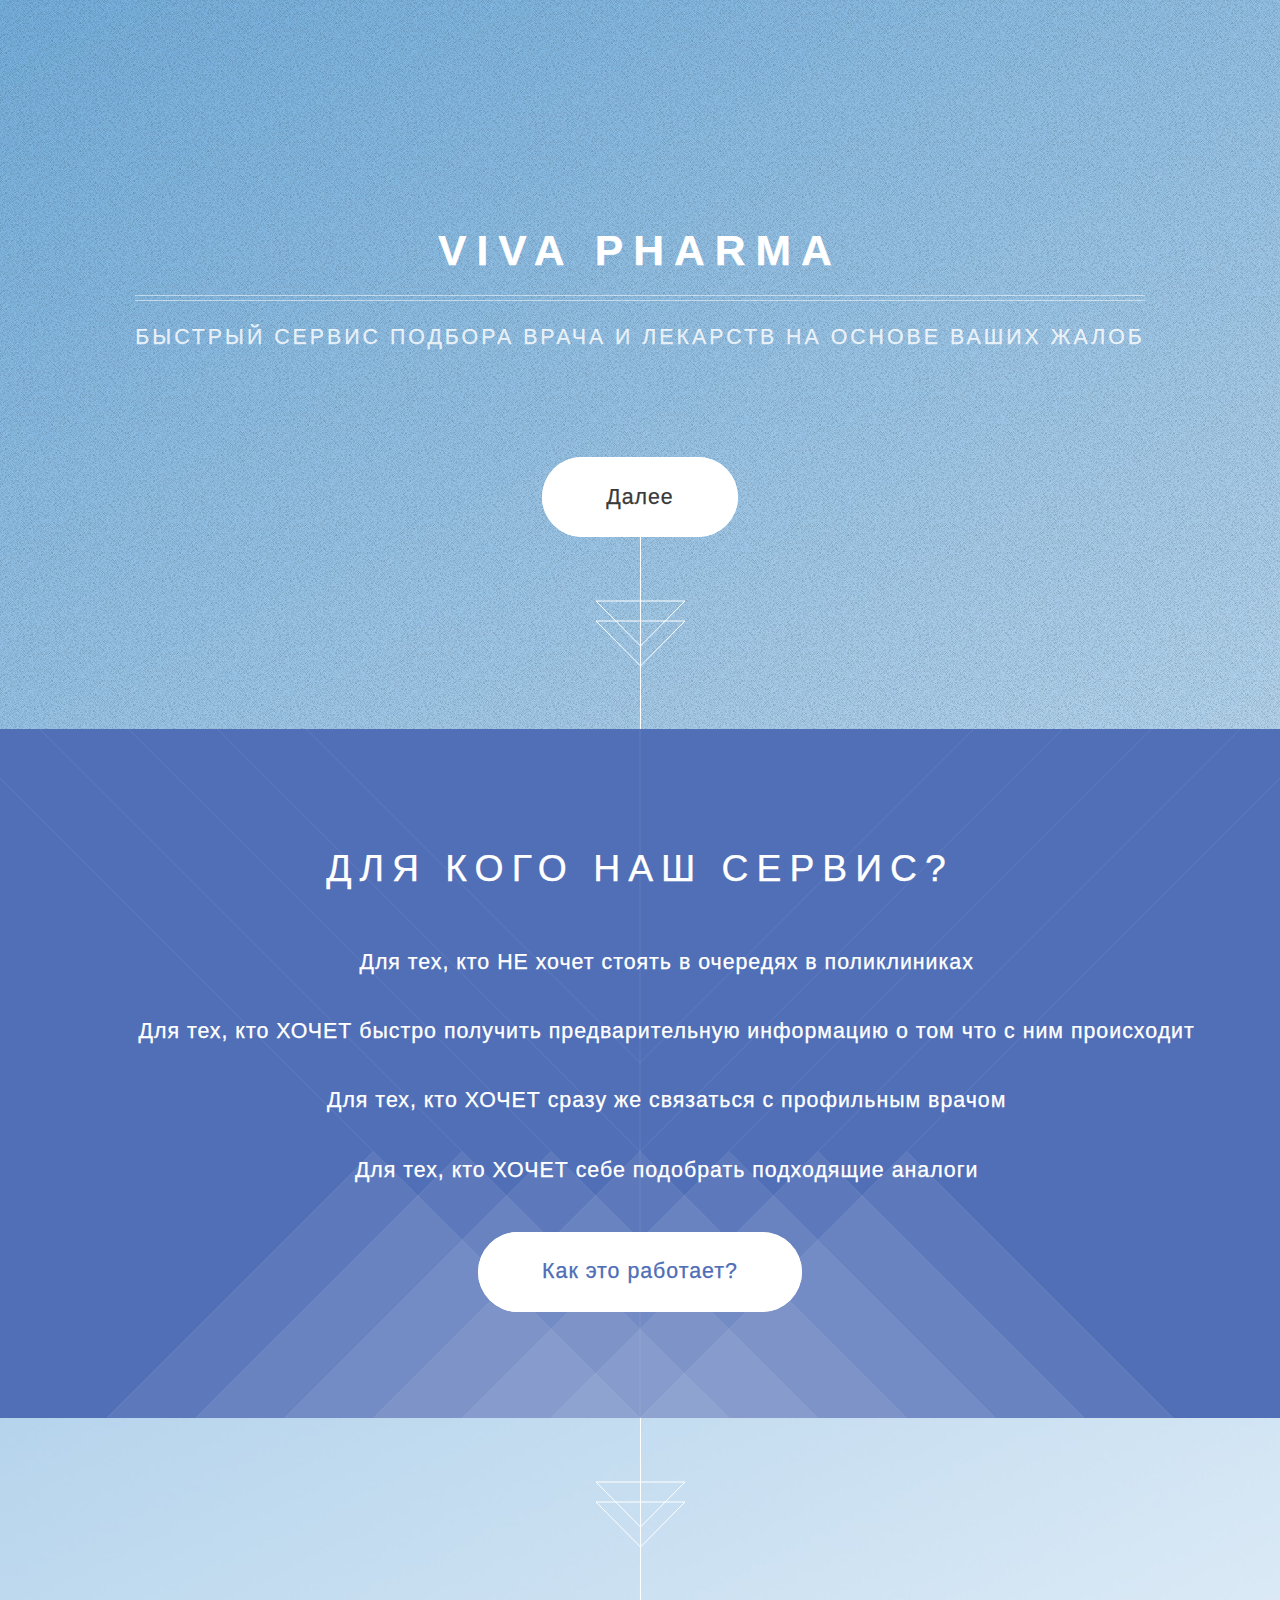
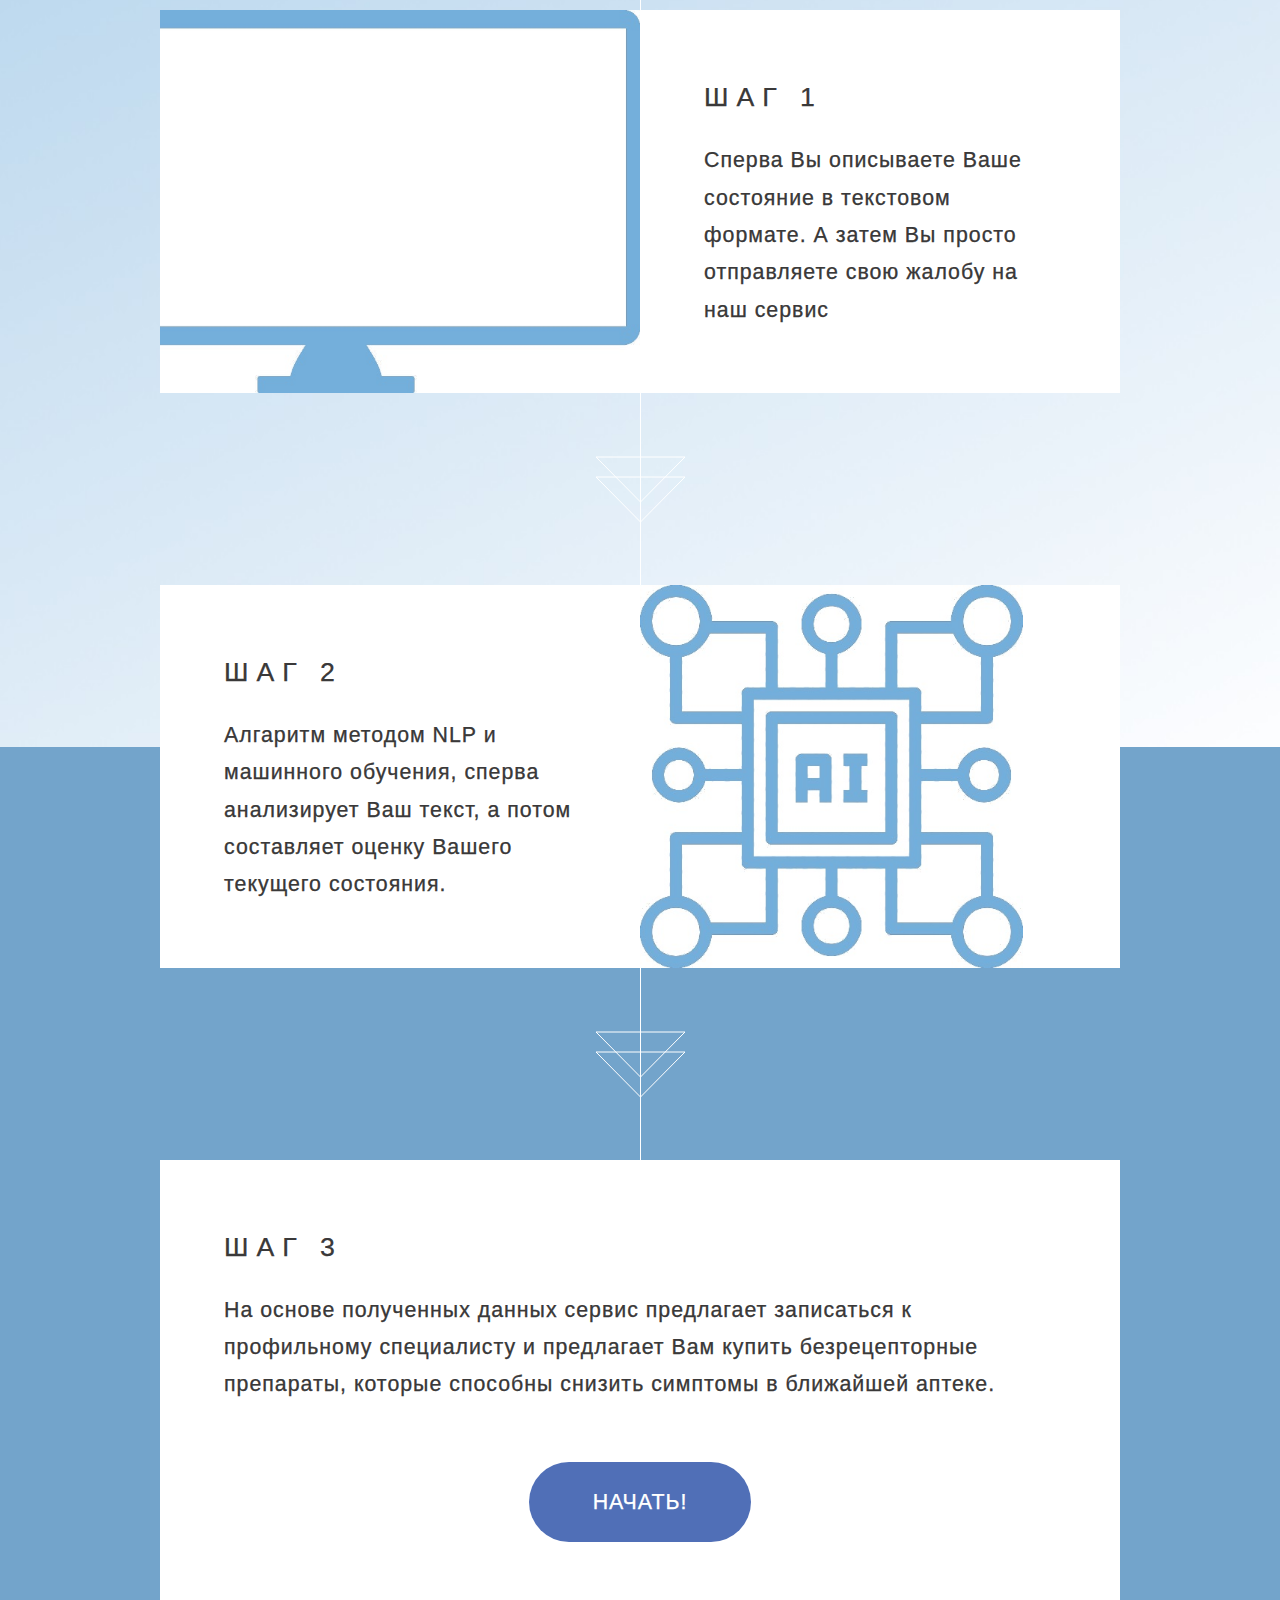
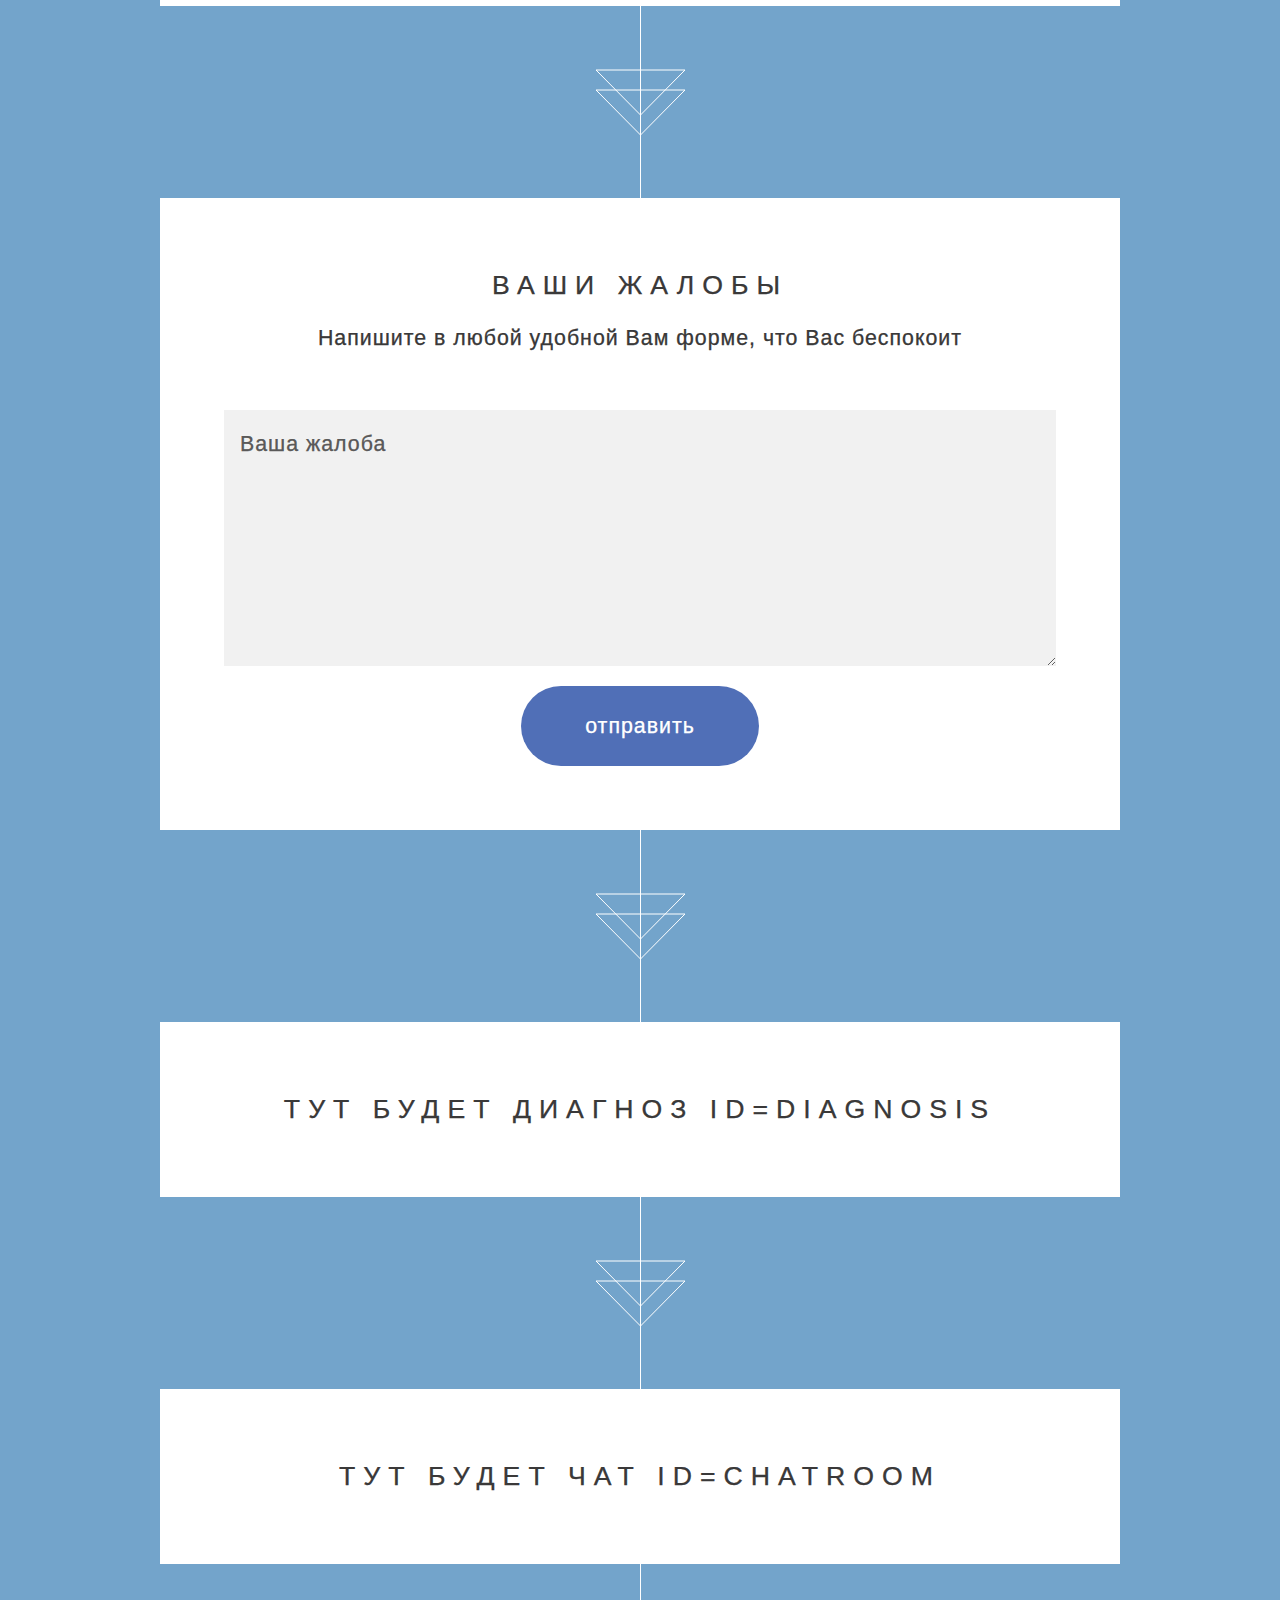
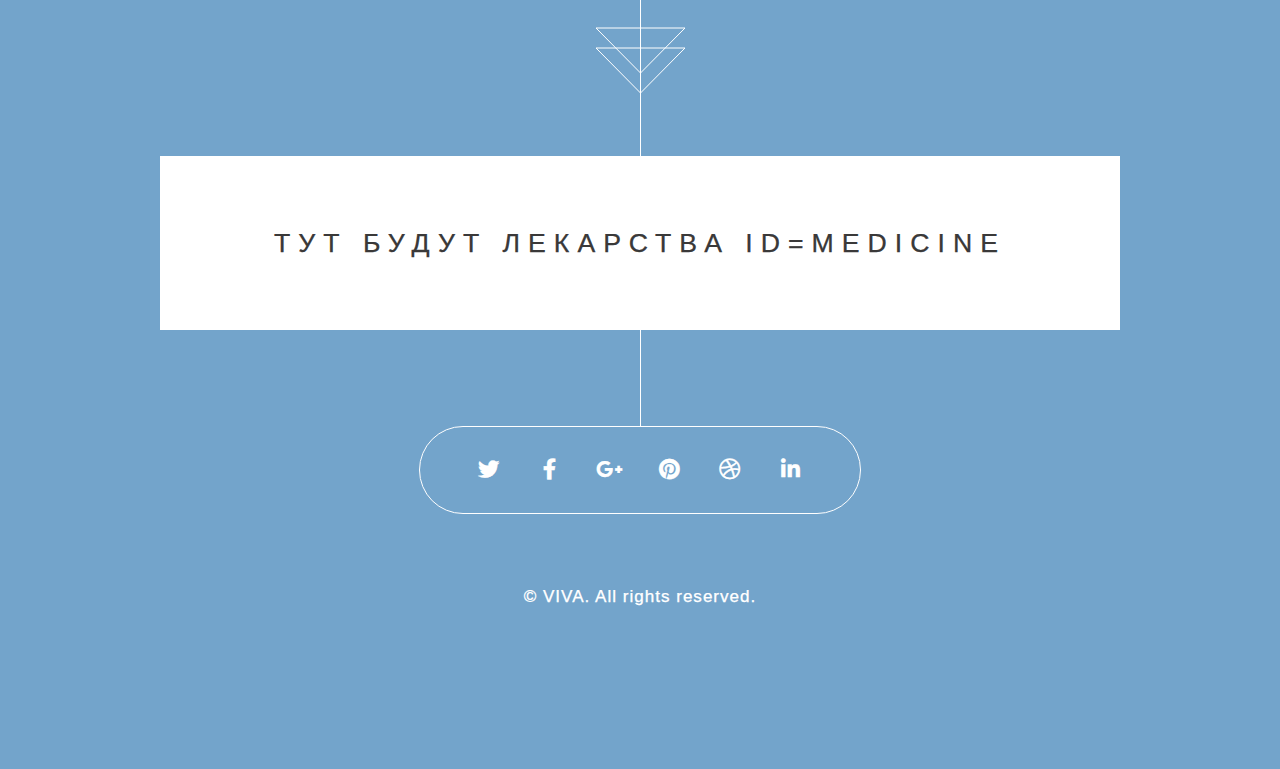
==== front/index.html @ ac7a282f "Merge branch 'master' of https://github.com/maksutovaynur/virushack" ====
<!DOCTYPE HTML>

<html>
	<head>
		<title>VIVA Pharm</title>
		<meta charset="utf-8" />
		<meta name="viewport" content="width=device-width, initial-scale=1, user-scalable=no" />
		<link rel="stylesheet" href="assets/css/main.css" />
		<noscript><link rel="stylesheet" href="assets/css/noscript.css" /></noscript>
	</head>
	<body class="is-preload">

		<!-- Header -->
			<section id="header">
				<header>
					<h1> VIVA PHARMA</h1>
					<p> Быстрый сервис подбора врача и лекарств на основе Ваших жалоб</p>
				</header>
				<footer>
					<a href="#banner" class="button style2 scrolly-middle"> Далее </a>
				</footer>
			</section>

		<!-- Banner -->
			<section id="banner">
				<header>
					<h2> Для кого наш сервис? </h2>
				</header>
				<p>
					<ul>
						<li> Для тех, кто НЕ хочет стоять в очередях в поликлиниках </li>
						<li> Для тех, кто ХОЧЕТ быстро получить предварительную информацию о том что с ним происходит </li>
						<li> Для тех, кто ХОЧЕТ сразу же связаться с профильным врачом </li>
						<li> Для тех, кто ХОЧЕТ себе подобрать подходящие аналоги </li>
					</ul>
				</p>
				<footer>
					<a href="#first" class="button style2 scrolly"> Как это работает? </a>
				</footer>
			</section>

		<!-- Feature 1 -->
			<section id="first" class="container box style1 right">
				<a href="#second" class="image fit scrolly-middle"><img src="images/pic01.jpg" alt="" /></a>
				<div class="inner">
					<header>
						<h2> ШАГ 1 </h2>
					</header>
					<p> Сперва Вы описываете Ваше состояние в текстовом формате.
						А затем Вы просто отправляете свою жалобу на наш сервис </p>
				</div>
			</section>

		<!-- Feature 2 -->
			<section id="second" class="container box style1 left">
				<div class="inner" align="right">
					<a href="#third" class="image fit scrolly-middle"><img src="images/pic02.jpg" alt=""></a>
				</div>
				<div class="inner">
					<header>
						<h2> ШАГ 2 </h2>
					</header>
					<p> Алгаритм методом NLP и машинного обучения, сперва анализирует Ваш текст, а потом составляет оценку Вашего текущего состояния. </p>
				</div>
			</section>

		<!-- Feature 3 -->
			<section id="third" class="container box style1">
				<div class="inner">
					<header>
						<h2> ШАГ 3 </h2>
					</header>
					<p> На основе полученных данных сервис предлагает записаться к профильному специалисту и предлагает Вам купить безрецепторные препараты, которые способны снизить симптомы в ближайшей аптеке. </p>
					<br>
				</div>

				<div class="inner" align="center">
					<a href="#complaint" class="button style1 scrolly"> НАЧАТЬ! </a>
				</div>

			</section>


			<section id="complaint" class="container box style3">
				<header>
					<h2> Ваши жалобы </h2>
					<p> Напишите в любой удобной Вам форме, что Вас беспокоит </p>
				</header>
				<form>
					<div class="row gtr-50">
						<!-- <div class="col-6 col-12-mobile"><input type="text" class="text" name="name" placeholder="Name" /></div> -->
						<!-- <div class="col-6 col-12-mobile"><input type="text" class="text" name="email" placeholder="Email" /></div> -->
						<div class="col-12">
							<textarea name="message" placeholder="Ваша жалоба" id="complaint-text"></textarea>
						</div>
						<div class="col-12">
							<ul class="actions">
								<li>
									<input type="button" value="отправить" onclick="return VIVA_find_function(event)"/>
								</li>
							</ul>
						</div>
					</div>
				</form>
			</section>


			<section id="diagnosis" class="container box style3">
				<header>
					<h2> Тут будет диагноз id=diagnosis </h2>
				</header>	
			</section>

			<section id="chatroom" class="container box style3">
				<header>
					<h2> Тут будет чат id=chatroom </h2>
				</header>
			</section>

			<section id="medicine" class="container box style3">
				<header>
					<h2> Тут будут лекарства id=medicine </h2>
				</header>
			</section>


		<section id="footer">
			<ul class="icons">
				<li><a href="#" class="icon brands fa-twitter"><span class="label">Twitter</span></a></li>
				<li><a href="#" class="icon brands fa-facebook-f"><span class="label">Facebook</span></a></li>
				<li><a href="#" class="icon brands fa-google-plus-g"><span class="label">Google+</span></a></li>
				<li><a href="#" class="icon brands fa-pinterest"><span class="label">Pinterest</span></a></li>
				<li><a href="#" class="icon brands fa-dribbble"><span class="label">Dribbble</span></a></li>
				<li><a href="#" class="icon brands fa-linkedin-in"><span class="label">LinkedIn</span></a></li>
			</ul>
			<div class="copyright">
				<ul class="menu">
					<li>&copy; VIVA. All rights reserved.</li>
				</ul>
			</div>
		</section>

		<!-- Scripts -->
			<script src="assets/js/jquery.min.js"></script>
			<script src="assets/js/jquery.scrolly.min.js"></script>
			<script src="assets/js/jquery.poptrox.min.js"></script>
			<script src="assets/js/browser.min.js"></script>
			<script src="assets/js/breakpoints.min.js"></script>
			<script src="assets/js/util.js"></script>
			<script src="assets/js/main.js"></script>
			<script src="assets/js/logics.js"></script>

	</body>
</html>
---- front/assets/css/main.css ----
@import url("https://fonts.googleapis.com/css?family=Montserrat:400,500,700|Old+Standard+TT&display=swap&subset=cyrillic");
@import url("fontawesome-all.min.css");

html, body, div, span, applet, object,
iframe, h1, h2, h3, h4, h5, h6, p, blockquote,
pre, a, abbr, acronym, address, big, cite,
code, del, dfn, em, img, ins, kbd, q, s, samp,
small, strike, strong, sub, sup, tt, var, b,
u, i, center, dl, dt, dd, ol, ul, li, fieldset,
form, label, legend, table, caption, tbody,
tfoot, thead, tr, th, td, article, aside,
canvas, details, embed, figure, figcaption,
footer, header, hgroup, menu, nav, output, ruby,
section, summary, time, mark, audio, video {
	margin: 0;
	padding: 0;
	border: 0;
	font-size: 100%;
	font: inherit;
	vertical-align: baseline;}


strong {
	font-weight: bold;
}

article, aside, details, figcaption, figure,
footer, header, hgroup, menu, nav, section {
	display: block;}

body {
	line-height: 1;
}

ol, ul {
	list-style: none;
}

blockquote, q {
	quotes: none;
}

	blockquote:before, blockquote:after, q:before, q:after {
		content: '';
		content: none;
	}

table {
	border-collapse: collapse;
	border-spacing: 0;
}

body {
	-webkit-text-size-adjust: none;
}

mark {
	background-color: transparent;
	color: inherit;
}

input::-moz-focus-inner {
	border: 0;
	padding: 0;
}

input, select, textarea {
	-moz-appearance: none;
	-webkit-appearance: none;
	-ms-appearance: none;
	appearance: none;
}

/* Basic */

	html {
		box-sizing: border-box;
	}

	*, *:before, *:after {
		box-sizing: inherit;
	}

	body {
		background-color: #73A4CB;
		background-image: url("images/overlay.png"), url("../../images/bg.jpg");
		background-repeat: repeat, no-repeat;
		background-size: auto, cover;
		background-position: top left, center 0;
		background-attachment: fixed, fixed;
		font-family: 'Source Sans Pro', sans-serif;
		font-size: 18pt;
		line-height: 1.75em;
		font-weight: 300;
		letter-spacing: 1px;
		color: #3a3939;
		text-shadow: 0 0 0.5px rgba(58, 57, 57, 0.25);
		-webkit-text-stroke-width: 0.25px;
	}

		body.is-scroll {
			background-attachment: scroll, scroll;
			background-size: auto, 100% auto;
		}

		body.is-preload *, body.is-preload *:before, body.is-preload *:after {
			-moz-animation: none !important;
			-webkit-animation: none !important;
			-ms-animation: none !important;
			animation: none !important;
			-moz-transition: none !important;
			-webkit-transition: none !important;
			-ms-transition: none !important;
			transition: none !important;
		}

	input, textarea, select {
		font-family: 'Source Sans Pro', sans-serif;
		font-size: 18pt;
		line-height: 1.75em;
		font-weight: 300;
		letter-spacing: 1px;
		color: #3a3939;
		text-shadow: 0 0 0.5px rgba(58, 57, 57, 0.25);
		-webkit-text-stroke: 0.25px;
	}

	h1, h2, h3, h4, h5, h6 {
		font-weight: 400;
		text-transform: uppercase;
		line-height: 1.75em;
	}

	h1 a, h2 a, h3 a, h4 a, h5 a, h6 a {
		color: inherit;
		text-decoration: none;
	}

	h2 {
		font-size: 1.25em;
		letter-spacing: 8px;
	}

	h3 {
		font-size: 1em;
		letter-spacing: 5px;
	}

	strong, b {
		font-weight: 400;
	}

	em, i {
		font-style: italic;
	}

	a {
		-moz-transition: border-color 0.35s ease-in-out, color 0.35s ease-in-out;
		-webkit-transition: border-color 0.35s ease-in-out, color 0.35s ease-in-out;
		-ms-transition: border-color 0.35s ease-in-out, color 0.35s ease-in-out;
		transition: border-color 0.35s ease-in-out, color 0.35s ease-in-out;
		color: #506FB7;
		text-shadow: 0 0 0.5px rgba(80, 111, 183, 0.25);
		text-decoration: none;
		border-bottom: dotted 1px rgba(80, 111, 183, 0.5);
	}

		a:hover {
			border-bottom-color: rgba(80, 111, 183, 0);
		}

	sub {
		position: relative;
		top: 0.5em;
		font-size: 0.8em;
	}

	sup {
		position: relative;
		top: -0.5em;
		font-size: 0.8em;
	}

	hr {
		border: 0;
		border-top: solid 1px #dad9d9;
		margin: 2em 0 2em 0;
	}

	blockquote {
		border-left: solid 0.5em #eae9e9;
		padding: 1em 0 1em 2em;
		font-style: italic;
	}

	p, ul, ol, dl, table {
		margin-bottom: 1em;
	}

	header {
		margin-bottom: 1em;
	}

		header p {
			display: block;
			margin: 0.5em 0 0 0;
			padding: 0 0 1.5em 0;
		}

	footer {
		margin-top: 1em;
	}

	br.clear {
		clear: both;
	}

/* Container */

	.container {
		margin: 0 auto;
		max-width: 100%;
		width: 1140px;
	}

		@media screen and (max-width: 1680px) {

			.container {
				width: 960px;
			}

		}

		@media screen and (max-width: 1080px) {

			.container {
				width: 95%;
			}

		}

/* Row */

	.row {
		display: flex;
		flex-wrap: wrap;
		box-sizing: border-box;
		align-items: stretch;
	}

		.row > * {
			box-sizing: border-box;
		}

		.row.gtr-uniform > * > :last-child {
			margin-bottom: 0;
		}

		.row.aln-left {
			justify-content: flex-start;
		}

		.row.aln-center {
			justify-content: center;
		}

		.row.aln-right {
			justify-content: flex-end;
		}

		.row.aln-top {
			align-items: flex-start;
		}

		.row.aln-middle {
			align-items: center;
		}

		.row.aln-bottom {
			align-items: flex-end;
		}

		.row > .imp {
			order: -1;
		}

		.row > .col-1 {
			width: 8.33333%;
		}

		.row > .off-1 {
			margin-left: 8.33333%;
		}

		.row > .col-2 {
			width: 16.66667%;
		}

		.row > .off-2 {
			margin-left: 16.66667%;
		}

		.row > .col-3 {
			width: 25%;
		}

		.row > .off-3 {
			margin-left: 25%;
		}

		.row > .col-4 {
			width: 33.33333%;
		}

		.row > .off-4 {
			margin-left: 33.33333%;
		}

		.row > .col-5 {
			width: 41.66667%;
		}

		.row > .off-5 {
			margin-left: 41.66667%;
		}

		.row > .col-6 {
			width: 50%;
		}

		.row > .off-6 {
			margin-left: 50%;
		}

		.row > .col-7 {
			width: 58.33333%;
		}

		.row > .off-7 {
			margin-left: 58.33333%;
		}

		.row > .col-8 {
			width: 66.66667%;
		}

		.row > .off-8 {
			margin-left: 66.66667%;
		}

		.row > .col-9 {
			width: 75%;
		}

		.row > .off-9 {
			margin-left: 75%;
		}

		.row > .col-10 {
			width: 83.33333%;
		}

		.row > .off-10 {
			margin-left: 83.33333%;
		}

		.row > .col-11 {
			width: 91.66667%;
		}

		.row > .off-11 {
			margin-left: 91.66667%;
		}

		.row > .col-12 {
			width: 100%;
		}

		.row > .off-12 {
			margin-left: 100%;
		}

		.row.gtr-0 {
			margin-top: 0px;
			margin-left: 0px;
		}

			.row.gtr-0 > * {
				padding: 0px 0 0 0px;
			}

			.row.gtr-0.gtr-uniform {
				margin-top: 0px;
			}

				.row.gtr-0.gtr-uniform > * {
					padding-top: 0px;
				}

		.row.gtr-25 {
			margin-top: -10px;
			margin-left: -10px;
		}

			.row.gtr-25 > * {
				padding: 10px 0 0 10px;
			}

			.row.gtr-25.gtr-uniform {
				margin-top: -10px;
			}

				.row.gtr-25.gtr-uniform > * {
					padding-top: 10px;
				}

		.row.gtr-50 {
			margin-top: -20px;
			margin-left: -20px;
		}

			.row.gtr-50 > * {
				padding: 20px 0 0 20px;
			}

			.row.gtr-50.gtr-uniform {
				margin-top: -20px;
			}

				.row.gtr-50.gtr-uniform > * {
					padding-top: 20px;
				}

		.row {
			margin-top: -40px;
			margin-left: -40px;
		}

			.row > * {
				padding: 40px 0 0 40px;
			}

			.row.gtr-uniform {
				margin-top: -40px;
			}

				.row.gtr-uniform > * {
					padding-top: 40px;
				}

		.row.gtr-150 {
			margin-top: -60px;
			margin-left: -60px;
		}

			.row.gtr-150 > * {
				padding: 60px 0 0 60px;
			}

			.row.gtr-150.gtr-uniform {
				margin-top: -60px;
			}

				.row.gtr-150.gtr-uniform > * {
					padding-top: 60px;
				}

		.row.gtr-200 {
			margin-top: -80px;
			margin-left: -80px;
		}

			.row.gtr-200 > * {
				padding: 80px 0 0 80px;
			}

			.row.gtr-200.gtr-uniform {
				margin-top: -80px;
			}

				.row.gtr-200.gtr-uniform > * {
					padding-top: 80px;
				}

		@media screen and (max-width: 1680px) {

			.row {
				display: flex;
				flex-wrap: wrap;
				box-sizing: border-box;
				align-items: stretch;
			}

				.row > * {
					box-sizing: border-box;
				}

				.row.gtr-uniform > * > :last-child {
					margin-bottom: 0;
				}

				.row.aln-left {
					justify-content: flex-start;
				}

				.row.aln-center {
					justify-content: center;
				}

				.row.aln-right {
					justify-content: flex-end;
				}

				.row.aln-top {
					align-items: flex-start;
				}

				.row.aln-middle {
					align-items: center;
				}

				.row.aln-bottom {
					align-items: flex-end;
				}

				.row > .imp-wide {
					order: -1;
				}

				.row > .col-1-wide {
					width: 8.33333%;
				}

				.row > .off-1-wide {
					margin-left: 8.33333%;
				}

				.row > .col-2-wide {
					width: 16.66667%;
				}

				.row > .off-2-wide {
					margin-left: 16.66667%;
				}

				.row > .col-3-wide {
					width: 25%;
				}

				.row > .off-3-wide {
					margin-left: 25%;
				}

				.row > .col-4-wide {
					width: 33.33333%;
				}

				.row > .off-4-wide {
					margin-left: 33.33333%;
				}

				.row > .col-5-wide {
					width: 41.66667%;
				}

				.row > .off-5-wide {
					margin-left: 41.66667%;
				}

				.row > .col-6-wide {
					width: 50%;
				}

				.row > .off-6-wide {
					margin-left: 50%;
				}

				.row > .col-7-wide {
					width: 58.33333%;
				}

				.row > .off-7-wide {
					margin-left: 58.33333%;
				}

				.row > .col-8-wide {
					width: 66.66667%;
				}

				.row > .off-8-wide {
					margin-left: 66.66667%;
				}

				.row > .col-9-wide {
					width: 75%;
				}

				.row > .off-9-wide {
					margin-left: 75%;
				}

				.row > .col-10-wide {
					width: 83.33333%;
				}

				.row > .off-10-wide {
					margin-left: 83.33333%;
				}

				.row > .col-11-wide {
					width: 91.66667%;
				}

				.row > .off-11-wide {
					margin-left: 91.66667%;
				}

				.row > .col-12-wide {
					width: 100%;
				}

				.row > .off-12-wide {
					margin-left: 100%;
				}

				.row.gtr-0 {
					margin-top: 0px;
					margin-left: 0px;
				}

					.row.gtr-0 > * {
						padding: 0px 0 0 0px;
					}

					.row.gtr-0.gtr-uniform {
						margin-top: 0px;
					}

						.row.gtr-0.gtr-uniform > * {
							padding-top: 0px;
						}

				.row.gtr-25 {
					margin-top: -10px;
					margin-left: -10px;
				}

					.row.gtr-25 > * {
						padding: 10px 0 0 10px;
					}

					.row.gtr-25.gtr-uniform {
						margin-top: -10px;
					}

						.row.gtr-25.gtr-uniform > * {
							padding-top: 10px;
						}

				.row.gtr-50 {
					margin-top: -20px;
					margin-left: -20px;
				}

					.row.gtr-50 > * {
						padding: 20px 0 0 20px;
					}

					.row.gtr-50.gtr-uniform {
						margin-top: -20px;
					}

						.row.gtr-50.gtr-uniform > * {
							padding-top: 20px;
						}

				.row {
					margin-top: -40px;
					margin-left: -40px;
				}

					.row > * {
						padding: 40px 0 0 40px;
					}

					.row.gtr-uniform {
						margin-top: -40px;
					}

						.row.gtr-uniform > * {
							padding-top: 40px;
						}

				.row.gtr-150 {
					margin-top: -60px;
					margin-left: -60px;
				}

					.row.gtr-150 > * {
						padding: 60px 0 0 60px;
					}

					.row.gtr-150.gtr-uniform {
						margin-top: -60px;
					}

						.row.gtr-150.gtr-uniform > * {
							padding-top: 60px;
						}

				.row.gtr-200 {
					margin-top: -80px;
					margin-left: -80px;
				}

					.row.gtr-200 > * {
						padding: 80px 0 0 80px;
					}

					.row.gtr-200.gtr-uniform {
						margin-top: -80px;
					}

						.row.gtr-200.gtr-uniform > * {
							padding-top: 80px;
						}

		}

		@media screen and (max-width: 1080px) {

			.row {
				display: flex;
				flex-wrap: wrap;
				box-sizing: border-box;
				align-items: stretch;
			}

				.row > * {
					box-sizing: border-box;
				}

				.row.gtr-uniform > * > :last-child {
					margin-bottom: 0;
				}

				.row.aln-left {
					justify-content: flex-start;
				}

				.row.aln-center {
					justify-content: center;
				}

				.row.aln-right {
					justify-content: flex-end;
				}

				.row.aln-top {
					align-items: flex-start;
				}

				.row.aln-middle {
					align-items: center;
				}

				.row.aln-bottom {
					align-items: flex-end;
				}

				.row > .imp-normal {
					order: -1;
				}

				.row > .col-1-normal {
					width: 8.33333%;
				}

				.row > .off-1-normal {
					margin-left: 8.33333%;
				}

				.row > .col-2-normal {
					width: 16.66667%;
				}

				.row > .off-2-normal {
					margin-left: 16.66667%;
				}

				.row > .col-3-normal {
					width: 25%;
				}

				.row > .off-3-normal {
					margin-left: 25%;
				}

				.row > .col-4-normal {
					width: 33.33333%;
				}

				.row > .off-4-normal {
					margin-left: 33.33333%;
				}

				.row > .col-5-normal {
					width: 41.66667%;
				}

				.row > .off-5-normal {
					margin-left: 41.66667%;
				}

				.row > .col-6-normal {
					width: 50%;
				}

				.row > .off-6-normal {
					margin-left: 50%;
				}

				.row > .col-7-normal {
					width: 58.33333%;
				}

				.row > .off-7-normal {
					margin-left: 58.33333%;
				}

				.row > .col-8-normal {
					width: 66.66667%;
				}

				.row > .off-8-normal {
					margin-left: 66.66667%;
				}

				.row > .col-9-normal {
					width: 75%;
				}

				.row > .off-9-normal {
					margin-left: 75%;
				}

				.row > .col-10-normal {
					width: 83.33333%;
				}

				.row > .off-10-normal {
					margin-left: 83.33333%;
				}

				.row > .col-11-normal {
					width: 91.66667%;
				}

				.row > .off-11-normal {
					margin-left: 91.66667%;
				}

				.row > .col-12-normal {
					width: 100%;
				}

				.row > .off-12-normal {
					margin-left: 100%;
				}

				.row.gtr-0 {
					margin-top: 0px;
					margin-left: 0px;
				}

					.row.gtr-0 > * {
						padding: 0px 0 0 0px;
					}

					.row.gtr-0.gtr-uniform {
						margin-top: 0px;
					}

						.row.gtr-0.gtr-uniform > * {
							padding-top: 0px;
						}

				.row.gtr-25 {
					margin-top: -10px;
					margin-left: -10px;
				}

					.row.gtr-25 > * {
						padding: 10px 0 0 10px;
					}

					.row.gtr-25.gtr-uniform {
						margin-top: -10px;
					}

						.row.gtr-25.gtr-uniform > * {
							padding-top: 10px;
						}

				.row.gtr-50 {
					margin-top: -20px;
					margin-left: -20px;
				}

					.row.gtr-50 > * {
						padding: 20px 0 0 20px;
					}

					.row.gtr-50.gtr-uniform {
						margin-top: -20px;
					}

						.row.gtr-50.gtr-uniform > * {
							padding-top: 20px;
						}

				.row {
					margin-top: -40px;
					margin-left: -40px;
				}

					.row > * {
						padding: 40px 0 0 40px;
					}

					.row.gtr-uniform {
						margin-top: -40px;
					}

						.row.gtr-uniform > * {
							padding-top: 40px;
						}

				.row.gtr-150 {
					margin-top: -60px;
					margin-left: -60px;
				}

					.row.gtr-150 > * {
						padding: 60px 0 0 60px;
					}

					.row.gtr-150.gtr-uniform {
						margin-top: -60px;
					}

						.row.gtr-150.gtr-uniform > * {
							padding-top: 60px;
						}

				.row.gtr-200 {
					margin-top: -80px;
					margin-left: -80px;
				}

					.row.gtr-200 > * {
						padding: 80px 0 0 80px;
					}

					.row.gtr-200.gtr-uniform {
						margin-top: -80px;
					}

						.row.gtr-200.gtr-uniform > * {
							padding-top: 80px;
						}

		}

		@media screen and (max-width: 840px) {

			.row {
				display: flex;
				flex-wrap: wrap;
				box-sizing: border-box;
				align-items: stretch;
			}

				.row > * {
					box-sizing: border-box;
				}

				.row.gtr-uniform > * > :last-child {
					margin-bottom: 0;
				}

				.row.aln-left {
					justify-content: flex-start;
				}

				.row.aln-center {
					justify-content: center;
				}

				.row.aln-right {
					justify-content: flex-end;
				}

				.row.aln-top {
					align-items: flex-start;
				}

				.row.aln-middle {
					align-items: center;
				}

				.row.aln-bottom {
					align-items: flex-end;
				}

				.row > .imp-narrow {
					order: -1;
				}

				.row > .col-1-narrow {
					width: 8.33333%;
				}

				.row > .off-1-narrow {
					margin-left: 8.33333%;
				}

				.row > .col-2-narrow {
					width: 16.66667%;
				}

				.row > .off-2-narrow {
					margin-left: 16.66667%;
				}

				.row > .col-3-narrow {
					width: 25%;
				}

				.row > .off-3-narrow {
					margin-left: 25%;
				}

				.row > .col-4-narrow {
					width: 33.33333%;
				}

				.row > .off-4-narrow {
					margin-left: 33.33333%;
				}

				.row > .col-5-narrow {
					width: 41.66667%;
				}

				.row > .off-5-narrow {
					margin-left: 41.66667%;
				}

				.row > .col-6-narrow {
					width: 50%;
				}

				.row > .off-6-narrow {
					margin-left: 50%;
				}

				.row > .col-7-narrow {
					width: 58.33333%;
				}

				.row > .off-7-narrow {
					margin-left: 58.33333%;
				}

				.row > .col-8-narrow {
					width: 66.66667%;
				}

				.row > .off-8-narrow {
					margin-left: 66.66667%;
				}

				.row > .col-9-narrow {
					width: 75%;
				}

				.row > .off-9-narrow {
					margin-left: 75%;
				}

				.row > .col-10-narrow {
					width: 83.33333%;
				}

				.row > .off-10-narrow {
					margin-left: 83.33333%;
				}

				.row > .col-11-narrow {
					width: 91.66667%;
				}

				.row > .off-11-narrow {
					margin-left: 91.66667%;
				}

				.row > .col-12-narrow {
					width: 100%;
				}

				.row > .off-12-narrow {
					margin-left: 100%;
				}

				.row.gtr-0 {
					margin-top: 0px;
					margin-left: 0px;
				}

					.row.gtr-0 > * {
						padding: 0px 0 0 0px;
					}

					.row.gtr-0.gtr-uniform {
						margin-top: 0px;
					}

						.row.gtr-0.gtr-uniform > * {
							padding-top: 0px;
						}

				.row.gtr-25 {
					margin-top: -7.5px;
					margin-left: -7.5px;
				}

					.row.gtr-25 > * {
						padding: 7.5px 0 0 7.5px;
					}

					.row.gtr-25.gtr-uniform {
						margin-top: -7.5px;
					}

						.row.gtr-25.gtr-uniform > * {
							padding-top: 7.5px;
						}

				.row.gtr-50 {
					margin-top: -15px;
					margin-left: -15px;
				}

					.row.gtr-50 > * {
						padding: 15px 0 0 15px;
					}

					.row.gtr-50.gtr-uniform {
						margin-top: -15px;
					}

						.row.gtr-50.gtr-uniform > * {
							padding-top: 15px;
						}

				.row {
					margin-top: -30px;
					margin-left: -30px;
				}

					.row > * {
						padding: 30px 0 0 30px;
					}

					.row.gtr-uniform {
						margin-top: -30px;
					}

						.row.gtr-uniform > * {
							padding-top: 30px;
						}

				.row.gtr-150 {
					margin-top: -45px;
					margin-left: -45px;
				}

					.row.gtr-150 > * {
						padding: 45px 0 0 45px;
					}

					.row.gtr-150.gtr-uniform {
						margin-top: -45px;
					}

						.row.gtr-150.gtr-uniform > * {
							padding-top: 45px;
						}

				.row.gtr-200 {
					margin-top: -60px;
					margin-left: -60px;
				}

					.row.gtr-200 > * {
						padding: 60px 0 0 60px;
					}

					.row.gtr-200.gtr-uniform {
						margin-top: -60px;
					}

						.row.gtr-200.gtr-uniform > * {
							padding-top: 60px;
						}

		}

		@media screen and (max-width: 736px) {

			.row {
				display: flex;
				flex-wrap: wrap;
				box-sizing: border-box;
				align-items: stretch;
			}

				.row > * {
					box-sizing: border-box;
				}

				.row.gtr-uniform > * > :last-child {
					margin-bottom: 0;
				}

				.row.aln-left {
					justify-content: flex-start;
				}

				.row.aln-center {
					justify-content: center;
				}

				.row.aln-right {
					justify-content: flex-end;
				}

				.row.aln-top {
					align-items: flex-start;
				}

				.row.aln-middle {
					align-items: center;
				}

				.row.aln-bottom {
					align-items: flex-end;
				}

				.row > .imp-mobile {
					order: -1;
				}

				.row > .col-1-mobile {
					width: 8.33333%;
				}

				.row > .off-1-mobile {
					margin-left: 8.33333%;
				}

				.row > .col-2-mobile {
					width: 16.66667%;
				}

				.row > .off-2-mobile {
					margin-left: 16.66667%;
				}

				.row > .col-3-mobile {
					width: 25%;
				}

				.row > .off-3-mobile {
					margin-left: 25%;
				}

				.row > .col-4-mobile {
					width: 33.33333%;
				}

				.row > .off-4-mobile {
					margin-left: 33.33333%;
				}

				.row > .col-5-mobile {
					width: 41.66667%;
				}

				.row > .off-5-mobile {
					margin-left: 41.66667%;
				}

				.row > .col-6-mobile {
					width: 50%;
				}

				.row > .off-6-mobile {
					margin-left: 50%;
				}

				.row > .col-7-mobile {
					width: 58.33333%;
				}

				.row > .off-7-mobile {
					margin-left: 58.33333%;
				}

				.row > .col-8-mobile {
					width: 66.66667%;
				}

				.row > .off-8-mobile {
					margin-left: 66.66667%;
				}

				.row > .col-9-mobile {
					width: 75%;
				}

				.row > .off-9-mobile {
					margin-left: 75%;
				}

				.row > .col-10-mobile {
					width: 83.33333%;
				}

				.row > .off-10-mobile {
					margin-left: 83.33333%;
				}

				.row > .col-11-mobile {
					width: 91.66667%;
				}

				.row > .off-11-mobile {
					margin-left: 91.66667%;
				}

				.row > .col-12-mobile {
					width: 100%;
				}

				.row > .off-12-mobile {
					margin-left: 100%;
				}

				.row.gtr-0 {
					margin-top: 0px;
					margin-left: 0px;
				}

					.row.gtr-0 > * {
						padding: 0px 0 0 0px;
					}

					.row.gtr-0.gtr-uniform {
						margin-top: 0px;
					}

						.row.gtr-0.gtr-uniform > * {
							padding-top: 0px;
						}

				.row.gtr-25 {
					margin-top: -5px;
					margin-left: -5px;
				}

					.row.gtr-25 > * {
						padding: 5px 0 0 5px;
					}

					.row.gtr-25.gtr-uniform {
						margin-top: -5px;
					}

						.row.gtr-25.gtr-uniform > * {
							padding-top: 5px;
						}

				.row.gtr-50 {
					margin-top: -10px;
					margin-left: -10px;
				}

					.row.gtr-50 > * {
						padding: 10px 0 0 10px;
					}

					.row.gtr-50.gtr-uniform {
						margin-top: -10px;
					}

						.row.gtr-50.gtr-uniform > * {
							padding-top: 10px;
						}

				.row {
					margin-top: -20px;
					margin-left: -20px;
				}

					.row > * {
						padding: 20px 0 0 20px;
					}

					.row.gtr-uniform {
						margin-top: -20px;
					}

						.row.gtr-uniform > * {
							padding-top: 20px;
						}

				.row.gtr-150 {
					margin-top: -30px;
					margin-left: -30px;
				}

					.row.gtr-150 > * {
						padding: 30px 0 0 30px;
					}

					.row.gtr-150.gtr-uniform {
						margin-top: -30px;
					}

						.row.gtr-150.gtr-uniform > * {
							padding-top: 30px;
						}

				.row.gtr-200 {
					margin-top: -40px;
					margin-left: -40px;
				}

					.row.gtr-200 > * {
						padding: 40px 0 0 40px;
					}

					.row.gtr-200.gtr-uniform {
						margin-top: -40px;
					}

						.row.gtr-200.gtr-uniform > * {
							padding-top: 40px;
						}

		}

/* Sections/Article */

	section, article {
		margin-bottom: 3em;
	}

	section > :last-child,
	article > :last-child,
	section:last-child,
	article:last-child {
		margin-bottom: 0;
	}

	.row > section, .row > article {
		margin-bottom: 0;
	}

/* Image */

	.image {
		display: inline-block;
		border: 0;
	}

		.image img {
			display: block;
			width: 100%;
		}

		.image.featured {
			display: block;
			width: 100%;
			margin: 0 0 2em 0;
		}

		.image.fit {
			display: block;
			width: 100%;
		}

		.image.left {
			float: left;
			margin: 0 2em 2em 0;
		}

		.image.centered {
			display: block;
			margin: 0 0 2em 0;
		}

			.image.centered img {
				margin: 0 auto;
				width: auto;
			}

/* List */

	ul {
		list-style-type: none;
		padding-left: 1em;
	}

	ul li {
			padding-left: 1.5em;
			margin-top: 1.5em;
		}

			ul li:first-child {
				margin-top: 0;
			}

			ul li ul {
				list-style-type: disc;
			}

	ol {
		list-style: decimal;
		padding-left: 1.25em;
	}

		ol li {
			padding-left: 1.25em;
			margin-top: 1.5em;
		}

/* Icons */

	ul.icons {
		cursor: default;
		list-style: none;
		padding-left: 0;
	}

		ul.icons li {
			display: inline-block;
			padding-left: 0;
			margin-top: 0;
		}

		ul.icons a {
			display: inline-block;
			width: 2.5em;
			height: 2.5em;
			line-height: 2.5em;
			text-align: center;
			border: 0;
		}

/* Menu */

	ul.menu {
		cursor: default;
		list-style: none;
		padding-left: 0;
	}

		ul.menu li {
			display: inline-block;
			line-height: 1em;
			border-left: solid 1px #dad9d9;
			padding: 0 0 0 0.5em;
			margin: 0 0 0 0.5em;
		}

			ul.menu li:first-child {
				border-left: 0;
				padding-left: 0;
				margin-left: 0;
			}

/* Actions */

	ul.actions {
		cursor: default;
		list-style: none;
		padding-left: 0;
	}

		ul.actions li {
			display: inline-block;
			margin: 0 0 0 0.5em;
			padding-left: 0;
			margin-top: 0;
		}

			ul.actions li:first-child {
				margin-left: 0;
			}

/* Form */

	form label {
		display: block;
		margin: 0 0 0.5em 0;
	}

	form input[type="text"],
	form input[type="email"],
	form input[type="password"],
	form select,
	form textarea {
		-moz-transition: background-color 0.35s ease-in-out;
		-webkit-transition: background-color 0.35s ease-in-out;
		-ms-transition: background-color 0.35s ease-in-out;
		transition: background-color 0.35s ease-in-out;
		-webkit-appearance: none;
		display: block;
		border: 0;
		background: #f1f1f1;
		width: 100%;
		padding: 0.75em;
	}

		form input[type="text"]:focus,
		form input[type="email"]:focus,
		form input[type="password"]:focus,
		form select:focus,
		form textarea:focus {
			background-color: #f8f8f8;
		}

	form input[type="text"],
	form input[type="email"],
	form input[type="password"],
	form select {
		line-height: 1em;
	}

	form select {
		background-size: 1.25em;
		background-repeat: no-repeat;
		background-position: calc(100% - 1em) center;
		padding-right: 1.25em;
		text-overflow: ellipsis;
		background-image: url("data:image/svg+xml;charset=utf8,%3Csvg xmlns='http://www.w3.org/2000/svg' width='40' height='40' preserveAspectRatio='none' viewBox='0 0 40 40'%3E%3Cpath d='M9.4,12.3l10.4,10.4l10.4-10.4c0.2-0.2,0.5-0.4,0.9-0.4c0.3,0,0.6,0.1,0.9,0.4l3.3,3.3c0.2,0.2,0.4,0.5,0.4,0.9 c0,0.4-0.1,0.6-0.4,0.9L20.7,31.9c-0.2,0.2-0.5,0.4-0.9,0.4c-0.3,0-0.6-0.1-0.9-0.4L4.3,17.3c-0.2-0.2-0.4-0.5-0.4-0.9 c0-0.4,0.1-0.6,0.4-0.9l3.3-3.3c0.2-0.2,0.5-0.4,0.9-0.4S9.1,12.1,9.4,12.3z' fill='%235a5959' /%3E%3C/svg%3E");
	}

		form select option {
			color: #3a3939;
			background: #ffffff;
		}

		form select:focus::-ms-value {
			background-color: transparent;
		}

		form select::-ms-expand {
			display: none;
		}

	form textarea {
		min-height: 12em;
	}

	form ::-webkit-input-placeholder {
		color: #5a5959 !important;
	}

	form :-moz-placeholder {
		color: #5a5959 !important;
	}

	form ::-moz-placeholder {
		color: #5a5959 !important;
	}

	form :-ms-input-placeholder {
		color: #5a5959 !important;
	}

	form ::-moz-focus-inner {
		border: 0;
	}

	form ul.actions {
		margin-bottom: 0;
		text-align: center;
	}

/* Table */

	.table-wrapper {
		width: 100%;
		overflow-x: auto;
		-webkit-overflow-scrolling: touch;
	}

	table {
		width: 100%;
	}

		table tbody tr {
			border-top: solid 1px #eae9e9;
		}

			table tbody tr:first-child {
				border-top: 0;
			}

		table td {
			padding: 0.75em 1.25em 0.75em 1.25em;
		}

		table th {
			text-align: left;
			font-weight: 400;
			padding: 0.75em 1.25em 0.75em 1.25em;
		}

		table thead {
			background: #f5f5f5;
		}

/* Button */

	input[type="button"],
	input[type="submit"],
	input[type="reset"],
	button,
	.button {
		-moz-transition: background-color 0.35s ease-in-out, color 0.35s ease-in-out;
		-webkit-transition: background-color 0.35s ease-in-out, color 0.35s ease-in-out;
		-ms-transition: background-color 0.35s ease-in-out, color 0.35s ease-in-out;
		transition: background-color 0.35s ease-in-out, color 0.35s ease-in-out;
		-webkit-appearance: none;
		position: relative;
		display: inline-block;
		border: 0;
		background: #506FB7;
		color: #fff;
		text-shadow: 0 0 0.5px rgba(255, 255, 255, 0.25);
		cursor: pointer;
		text-decoration: none;
		outline: 0;
		padding: 1em 3em 1em 3em;
		text-align: center;
		border-radius: 3em;
		font-weight: 400;
	}

		input[type="button"]:hover,
		input[type="submit"]:hover,
		input[type="reset"]:hover,
		button:hover,
		.button:hover {
			background: #7EACCE;
		}

		input[type="button"].style2,
		input[type="submit"].style2,
		input[type="reset"].style2,
		button.style2,
		.button.style2 {
			color: #3a3939;
			background: #fff;
			box-shadow: inset 0 0 0 1px #fff;
		}

			input[type="button"].style2:hover,
			input[type="submit"].style2:hover,
			input[type="reset"].style2:hover,
			button.style2:hover,
			.button.style2:hover {
				background: rgba(255, 255, 255, 0.1);
				color: #fff !important;
				text-shadow: 0 0 0.5px rgba(255, 255, 255, 0.25) !important;
			}

		input[type="button"].style3,
		input[type="submit"].style3,
		input[type="reset"].style3,
		button.style3,
		.button.style3 {
			background: none;
			color: #3a3939;
			box-shadow: inset 0 0 0 1px #dad9d9;
		}

			input[type="button"].style3:hover,
			input[type="submit"].style3:hover,
			input[type="reset"].style3:hover,
			button.style3:hover,
			.button.style3:hover {
				background: rgba(58, 57, 57, 0.025);
			}

/* Box */

	.box {
		position: relative;
		margin-top: 9em;
		margin-bottom: 0;
	}

		.box:after {
			content: '';
			display: block;
			position: absolute;
			top: -9em;
			left: 50%;
			height: 9em;
			border-left: solid 1px #fff;
		}

		.box:before {
			content: '';
			display: block;
			width: 90px;
			height: 66px;
			position: absolute;
			left: 50%;
			top: -4.5em;
			margin-left: -45px;
			margin-top: -33px;
			background: url("images/arrow.svg") no-repeat;
		}

		.box :last-child {
			margin-bottom: 0;
		}

		.box.style1 {
			background: #fff;
			padding: 3em;
		}

			.box.style1 .image {
				display: block;
				position: absolute;
				top: 0;
				width: 50%;
				height: 100%;
				background: #fff;
				overflow: hidden;
			}

				.box.style1 .image img {
					position: absolute;
					top: 0;
					height: 100%;
					width: auto;
				}

			.box.style1 .inner > :last-child {
				margin: 0;
			}

			.box.style1.right .image {
				left: 0;
			}

				.box.style1.right .image img {
					right: 0;
				}

			.box.style1.right .inner {
				margin-left: 50%;
				padding-left: 3em;
			}

			.box.style1.left .image {
				right: 0;
			}

				.box.style1.left .image img {
					left: 0;
				}

			.box.style1.left .inner {
				margin-right: 50%;
				padding-right: 3em;
			}

		.box.style2 {
			text-align: center;
		}

			.box.style2 header {
				display: inline-block;
				background: #fff;
				padding: 2em 3em 2em 3em;
				margin: 0;
			}

				.box.style2 header p {
					padding: 0;
				}

			.box.style2 .inner {
				position: relative;
				padding: 40px 0 0px 0;
			}

				.box.style2 .inner:after {
					content: '';
					display: block;
					position: absolute;
					top: 0;
					left: 50%;
					height: 100%;
					border-left: solid 1px #fff;
				}

				.box.style2 .inner .row {
					position: relative;
				}

					.box.style2 .inner .row:before {
						content: '';
						display: block;
						position: absolute;
						top: 50%;
						left: 20px;
						width: calc(100% - 40px);
						border-bottom: solid 1px #fff;
					}

				.box.style2 .inner .image {
					position: relative;
					z-index: 1;
					padding: 20px;
				}

		.box.style3 {
			background: #fff;
			padding: 3em;
		}

			.box.style3 header {
				text-align: center;
			}

/* Icons */

	.icon {
		text-decoration: none;
		text-decoration: none;
	}

		.icon:before {
			-moz-osx-font-smoothing: grayscale;
			-webkit-font-smoothing: antialiased;
			display: inline-block;
			font-style: normal;
			font-variant: normal;
			text-rendering: auto;
			line-height: 1;
			text-transform: none !important;
			font-family: 'Font Awesome 5 Free';
			font-weight: 400;
		}

		.icon:before {
			line-height: inherit;
		}

		.icon > .label {
			display: none;
		}

		.icon.solid:before {
			font-weight: 900;
		}

		.icon.brands:before {
			font-family: 'Font Awesome 5 Brands';
		}

/* Header */

	#header {
		-moz-transition: opacity 2s ease-in-out;
		-webkit-transition: opacity 2s ease-in-out;
		-ms-transition: opacity 2s ease-in-out;
		transition: opacity 2s ease-in-out;
		position: relative;
		color: #fff;
		text-shadow: 0 0 0.5px rgba(255, 255, 255, 0.25);
		text-align: center;
		margin: 0;
		padding: 14em 0 14em 0;
		cursor: default;
	}

		#header header {
			display: inline-block;
			padding: 0 0 4.5em 0;
		}

			#header header h1 {
				font-weight: 600;
				font-size: 2em;
				letter-spacing: 10px;
			}

			#header header p {
				border-top: solid 1px rgba(255, 255, 255, 0.5);
				color: rgba(255, 255, 255, 0.75);
				text-shadow: 0 0 0.5px rgba(255, 255, 255, 0.1875);
				font-size: 1em;
				text-transform: uppercase;
				letter-spacing: 3px;
				padding: 0;
				margin-top: 0.35em;
			}

				#header header p:before {
					content: '';
					display: block;
					border-top: solid 1px rgba(255, 255, 255, 0.5);
					margin: 4px 0 0.8em 0;
				}

		#header footer {
			-moz-transition: opacity 2s ease-in-out, -moz-transform 1s ease-in-out;
			-webkit-transition: opacity 2s ease-in-out, -webkit-transform 1s ease-in-out;
			-ms-transition: opacity 2s ease-in-out, -ms-transform 1s ease-in-out;
			transition: opacity 2s ease-in-out, transform 1s ease-in-out;
			-moz-transition-delay: 1.25s;
			-webkit-transition-delay: 1.25s;
			-ms-transition-delay: 1.25s;
			transition-delay: 1.25s;
			position: absolute;
			bottom: 9em;
			margin: 0;
			width: 100%;
		}

			#header footer:after {
				content: '';
				display: block;
				position: absolute;
				bottom: -9em;
				left: 50%;
				height: 9em;
				border-left: solid 1px #fff;
			}

			#header footer:before {
				content: '';
				display: block;
				width: 90px;
				height: 66px;
				position: absolute;
				left: 50%;
				bottom: -4.5em;
				margin-left: -45px;
				margin-bottom: -33px;
				background: url("images/arrow.svg") no-repeat;
			}

		body.is-preload #header {
			opacity: 0;
		}

			body.is-preload #header footer {
				-moz-transform: translateY(1em);
				-webkit-transform: translateY(1em);
				-ms-transform: translateY(1em);
				transform: translateY(1em);
				opacity: 0;
			}

/* Banner */

	#banner {
		position: relative;
		color: #fff;
		text-shadow: 0 0 0.5px rgba(255, 255, 255, 0.25);
		text-align: center;
		background: #506FB7 url("images/banner.svg") bottom center no-repeat;
		padding: 5em 0 5em 0;
		margin: 0;
		background-size: 125% auto;
	}

		#banner .button {
			color: #506FB7;
			text-shadow: 0 0 0.5px rgba(80, 111, 183, 0.25);
		}

		#banner header {
			margin: 0 0 2em 0;
		}

			#banner header h2 {
				font-weight: 400;
				font-size: 1.75em;
				letter-spacing: 8px;
			}

		#banner p {
			margin: 0;
		}

		#banner footer {
			margin: 2em 0 0 0;
		}

		#banner a {
			color: inherit;
			border-bottom-color: rgba(255, 255, 255, 0.5);
		}

			#banner a:hover {
				border-bottom-color: rgba(255, 255, 255, 0);
			}

/* Footer */

	#footer {
		position: relative;
		color: #fff;
		text-shadow: 0 0 0.5px rgba(255, 255, 255, 0.25);
		text-align: center;
		margin: 4.5em 0 0 0;
	}

		#footer:after {
			content: '';
			display: block;
			position: absolute;
			top: -4.5em;
			left: 50%;
			height: 4.5em;
			border-left: solid 1px #fff;
		}

		#footer a {
			color: #fff;
			text-shadow: 0 0 0.5px rgba(255, 255, 255, 0.25);
			border-bottom-color: rgba(255, 255, 255, 0.5);
		}

			#footer a:hover {
				color: #506FB7;
				text-shadow: 0 0 0.5px rgba(69, 200, 159, 0.25);
				border-bottom-color: rgba(53, 184, 143, 0.5);
			}

		#footer .icons {
			padding: 0.75em 2em 0.75em 2em;
			border-radius: 3em;
			border: solid 1px #fff;
			display: inline-block;
			margin: 0 0 3em 0;
		}

		#footer .copyright {
			margin: 0 0 9em 0;
			font-size: 0.8em;
		}

/* Poptrox */

	.poptrox-popup {
		-moz-box-sizing: content-box;
		-webkit-box-sizing: content-box;
		-ms-box-sizing: content-box;
		box-sizing: content-box;
		background: #fff;
		padding-bottom: 3em;
	}

		.poptrox-popup .loader {
			width: 48px;
			height: 48px;
			background: url("images/loader.gif");
			position: absolute;
			top: 50%;
			left: 50%;
			margin: -24px 0 0 -24px;
		}

		.poptrox-popup .caption {
			position: absolute;
			bottom: 0;
			left: 0;
			background: #fff;
			width: 100%;
			height: 3em;
			line-height: 3em;
			text-align: center;
			cursor: default;
			z-index: 1;
		}

		.poptrox-popup .nav-next,
		.poptrox-popup .nav-previous {
			-moz-transition: opacity 0.5s ease-in-out;
			-webkit-transition: opacity 0.5s ease-in-out;
			-ms-transition: opacity 0.5s ease-in-out;
			transition: opacity 0.5s ease-in-out;
			position: absolute;
			top: 0;
			width: 50%;
			height: 100%;
			opacity: 0;
			cursor: pointer;
			background: rgba(0, 0, 0, 0.01);
			-webkit-tap-highlight-color: rgba(255, 255, 255, 0);
		}

			.poptrox-popup .nav-next:before,
			.poptrox-popup .nav-previous:before {
				content: '';
				position: absolute;
				width: 96px;
				height: 64px;
				background: url("images/poptrox-nav.svg");
				top: calc(50% - 1.5em);
				margin: -32px 0 0 0;
			}

		.poptrox-popup:hover .nav-next,
		.poptrox-popup:hover .nav-previous {
			opacity: 0.5;
		}

			.poptrox-popup:hover .nav-next:hover,
			.poptrox-popup:hover .nav-previous:hover {
				opacity: 1.0;
			}

		.poptrox-popup .nav-next {
			right: 0;
		}

			.poptrox-popup .nav-next:before {
				right: 0;
			}

		.poptrox-popup .nav-previous {
			left: 0;
		}

			.poptrox-popup .nav-previous:before {
				-moz-transform: scaleX(-1);
				-webkit-transform: scaleX(-1);
				-ms-transform: scaleX(-1);
				transform: scaleX(-1);
				left: 0;
				-ms-filter: "FlipH";
				filter: FlipH;
			}

		.poptrox-popup .closer {
			-moz-transition: opacity 0.5s ease-in-out;
			-webkit-transition: opacity 0.5s ease-in-out;
			-ms-transition: opacity 0.5s ease-in-out;
			transition: opacity 0.5s ease-in-out;
			position: absolute;
			top: 0;
			right: 0;
			width: 64px;
			height: 64px;
			text-indent: -9999px;
			z-index: 2;
			opacity: 0;
			-webkit-tap-highlight-color: rgba(255, 255, 255, 0);
		}

			.poptrox-popup .closer:before {
				-moz-transition: background-color 0.5s ease-in-out;
				-webkit-transition: background-color 0.5s ease-in-out;
				-ms-transition: background-color 0.5s ease-in-out;
				transition: background-color 0.5s ease-in-out;
				content: '';
				display: block;
				position: absolute;
				right: 16px;
				top: 16px;
				width: 40px;
				height: 40px;
				border-radius: 100%;
				box-shadow: inset 0 0 0 1px #fff;
				background: rgba(255, 255, 255, 0.1) url("images/poptrox-closer.svg") center center;
				color: #fff !important;
			}

		.poptrox-popup:hover .closer {
			opacity: 0.5;
		}

			.poptrox-popup:hover .closer:hover {
				opacity: 1.0;
			}

/* Wide */

	@media screen and (max-width: 1680px) {

		/* Basic */

			body, input, textarea, select {
				font-size: 16pt;
			}

		/* Header */

			#header {
				padding: 10em 0 12em 0;
			}

	}

/* Normal */

	@media screen and (max-width: 1080px) {

		/* Banner */

			#banner {
				padding: 4em 0 4em 0;
				background-size: auto, 175% auto;
			}

		/* Header */

			#header {
				padding: 8em 0 10em 0;
			}

	}

/* Narrow */

	@media screen and (max-width: 840px) {

		/* Basic */

			body {
				background-color: #73A4CB;
				background-image: url("images/overlay.png"), url("../../images/bg-alt.jpg");
				background-repeat: repeat,no-repeat;
				background-size: auto, 100% auto;
				background-position: top left, top center;
				background-attachment: scroll, scroll;
				font-size: 14pt;
			}

			input, textarea, select {
				font-size: 14pt;
			}

			h1, h2, h3, h4, h5, h6 {
				line-height: 1.5em;
			}

			header p {
				margin: 0.25em 0 0 0;
				padding: 0 0 0.5em 0;
			}

		/* Box */

			.box {
				position: relative;
			}

				.box section {
					margin: 0 0 2em 0;
				}

				.box.style1 {
					padding: 2.5em 2em 2.5em 2em;
				}

					.box.style1.right .inner {
						padding-left: 2em;
					}

					.box.style1.left .inner {
						padding-right: 2em;
					}

				.box.style2 header {
					padding: 2em;
				}

				.box.style2 .inner {
					position: relative;
					padding: 30px 0 0 0;
				}

				.box.style3 {
					padding: 2.5em 2em 2.5em 2em;
				}

		/* Header */

			#header {
				padding: 10em 0 12em 0;
			}

		/* Banner */

			#banner {
				padding: 3.5em;
				background-size: 200% auto;
			}

				#banner br {
					display: none;
				}

	}

/* Mobile */

	@media screen and (max-width: 736px) {

		/* Basic */

			* {
				text-shadow: none !important;
			}

			body, input, textarea, select {
				line-height: 1.5em;
				font-size: 12pt;
				letter-spacing: 0;
			}

			h2, h3, h4, h5, h6 {
				font-size: 1em;
			}

			h2 {
				font-size: 1.25em;
				letter-spacing: 4px;
			}

		/* List */

			ul li {
				padding-left: 0.5em;
			}

			ol li {
				padding-left: 0.25em;
			}

		/* Icons */

			ul.icons a {
				width: 2em;
				height: 2em;
				line-height: 2em;
			}

		/* Menu */

			ul.menu li {
				display: block;
				padding: 0;
				border: 0;
				margin: 1em 0 0 0;
			}

				ul.menu li:first-child {
					margin-top: 0;
				}

		/* Actions */

			ul.actions li {
				display: block;
				margin: 1em 0 0 0;
			}

				ul.actions li:first-child {
					margin-top: 0;
				}

		/* Button */

			input[type="button"],
			input[type="submit"],
			input[type="reset"],
			button,
			.button {
				padding: 0.75em 0 0.75em 0;
				width: 100%;
				max-width: 320px;
			}

		/* Box */

			.box {
				margin-top: 4.5em;
			}

				.box:after {
					top: -4.5em;
					height: 4.5em;
				}

				.box:before {
					width: 45px;
					height: 33px;
					top: -2.25em;
					margin-left: -22.5px;
					margin-top: -16.5px;
					background-size: 45px 33px;
				}

				.box.style1 {
					padding: 0;
					text-align: center;
				}

					.box.style1 .image {
						position: relative !important;
						left: 0 !important;
						width: 100% !important;
						height: auto !important;
					}

						.box.style1 .image img {
							position: relative;
							height: auto;
							width: 100%;
						}

					.box.style1 .inner {
						margin: 0 !important;
						padding: 2em 1.25em 2em 1.25em !important;
					}

				.box.style2 .inner .row:before {
					display: none;
				}

				.box.style2 .inner .image {
					padding: 0;
					max-width: 250px;
					margin: 0 auto 20px auto;
				}

				.box.style3 {
					padding: 2em 1.25em 2em 1.25em;
				}

		/* Header */

			#header {
				padding: 6em 0 6em 0;
			}

				#header header {
					padding-left: 2em;
					padding-right: 2em;
				}

					#header header h1 {
						font-size: 1.75em;
						letter-spacing: 6px;
					}

				#header footer {
					bottom: 4.5em;
					padding: 0 2em 0 2em;
				}

					#header footer:after {
						bottom: -4.5em;
						left: 50%;
						height: 4.5em;
					}

					#header footer:before {
						width: 45px;
						height: 33px;
						bottom: -2.25em;
						margin-left: -22.5px;
						margin-bottom: -16.5px;
						background-size: 45px 33px;
					}

		/* Banner */

			#banner {
				padding: 3em 2em 3em 2em;
				background-size: auto 150%;
			}

				#banner header {
					margin: 0 0 1em 0;
				}

					#banner header h2 {
						font-size: 1.5em;
						letter-spacing: 6px;
					}

		/* Footer */

			#footer .icons {
				padding: 0.5em 1.25em 0.5em 1.25em;
			}

			#footer .copyright {
				font-size: 1em;
				margin: 0 0 4em 0;
			}

		/* Poptrox */

			.poptrox-popup .nav-next,
			.poptrox-popup .nav-previous {
				opacity: 1.0;
			}

				.poptrox-popup .nav-next:before,
				.poptrox-popup .nav-previous:before {
					display: none;
				}

			.poptrox-popup .closer {
				opacity: 0.5;
			}

	}
---- front/assets/css/noscript.css ----
/*
	Overflow by HTML5 UP
	html5up.net | @ajlkn
	Free for personal and commercial use under the CCA 3.0 license (html5up.net/license)
*/

/* Header */

	body.is-preload #header {
		opacity: 1;
	}

		body.is-preload #header footer {
			-moz-transform: none;
			-webkit-transform: none;
			-ms-transform: none;
			transform: none;
			opacity: 1;
		}
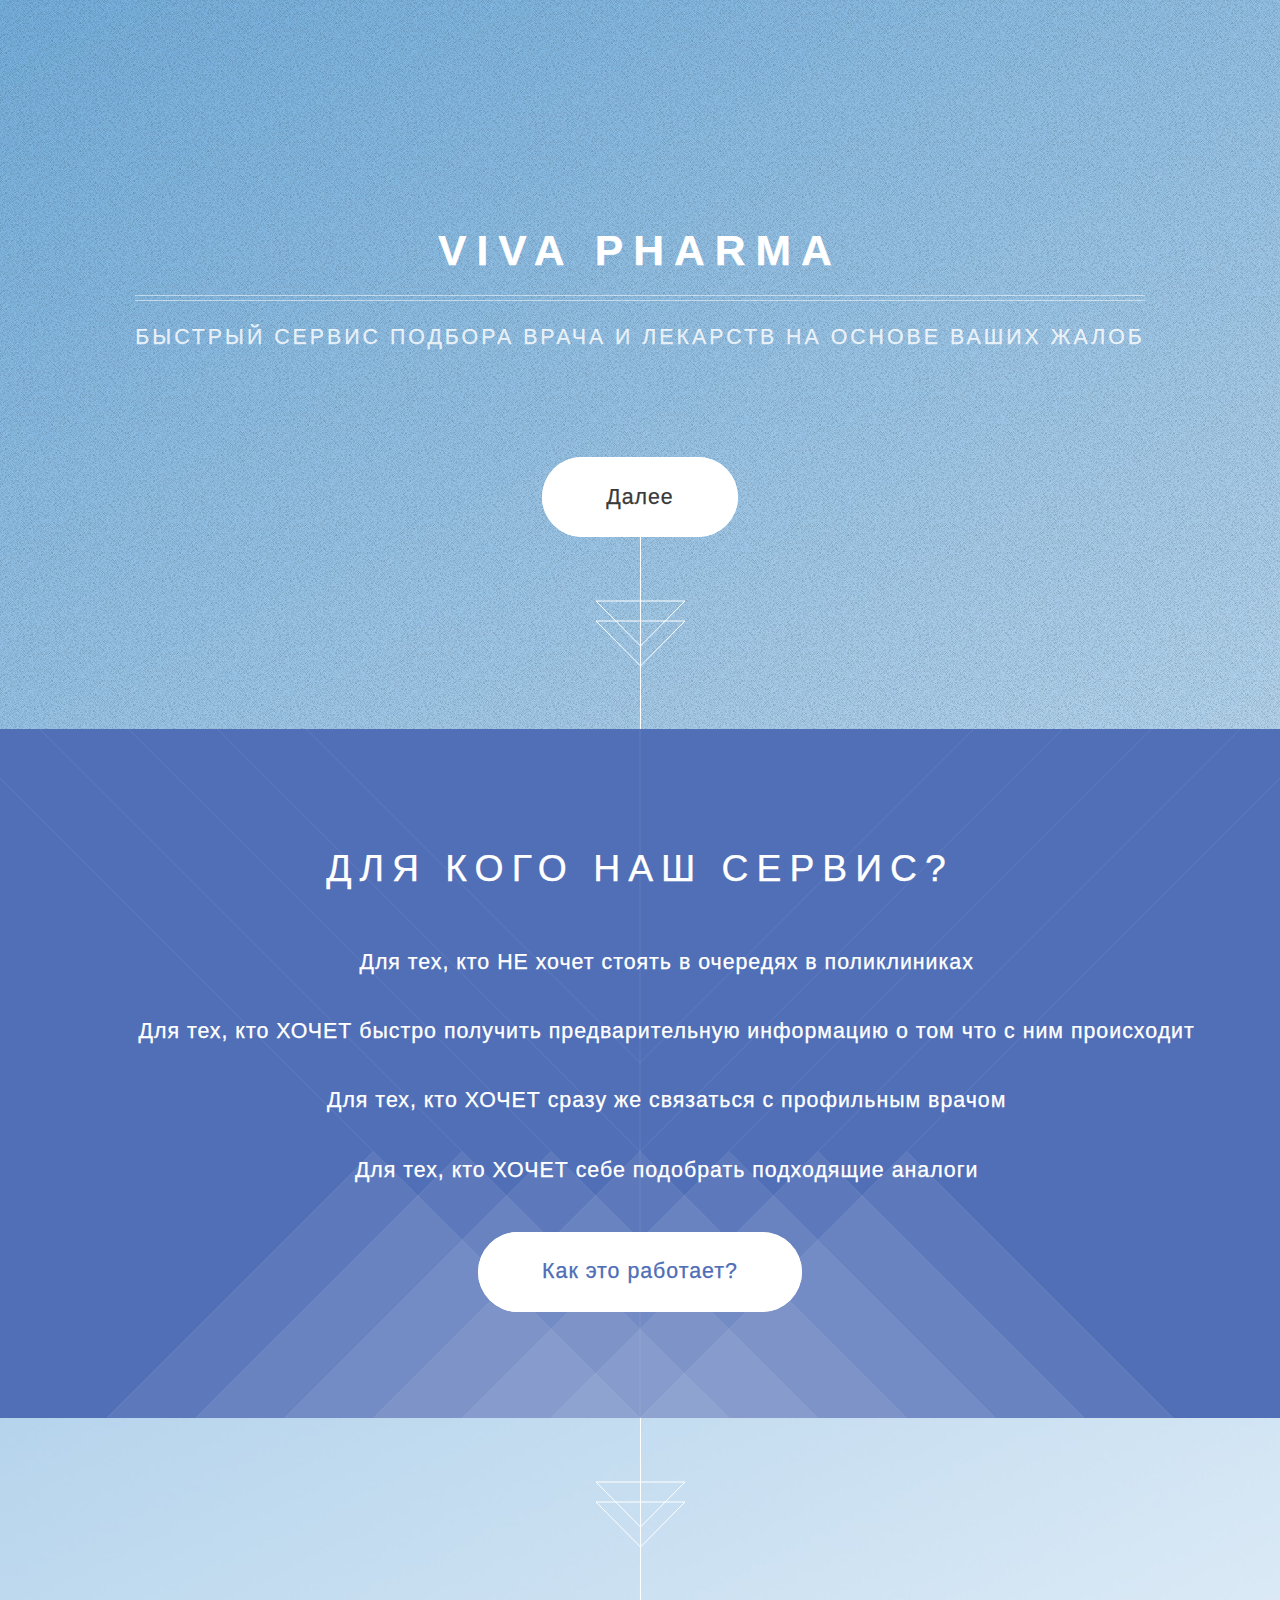
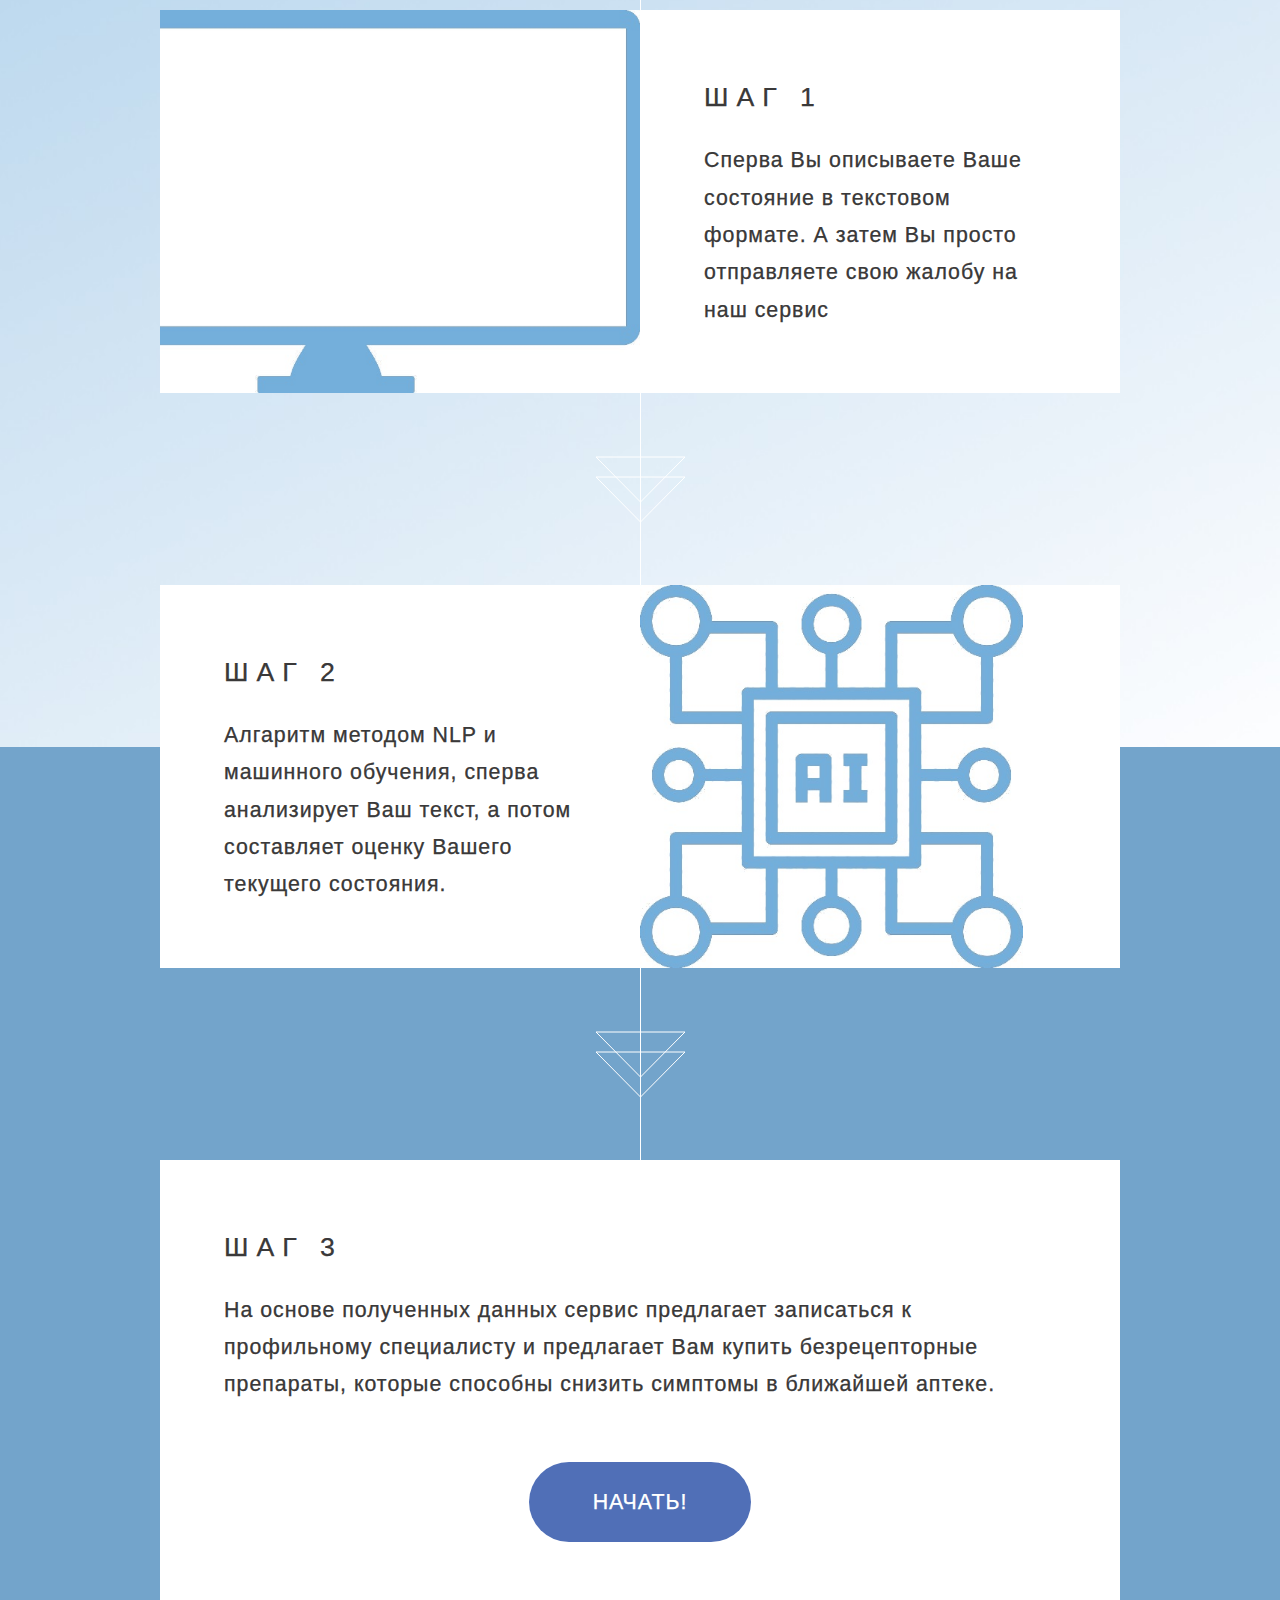
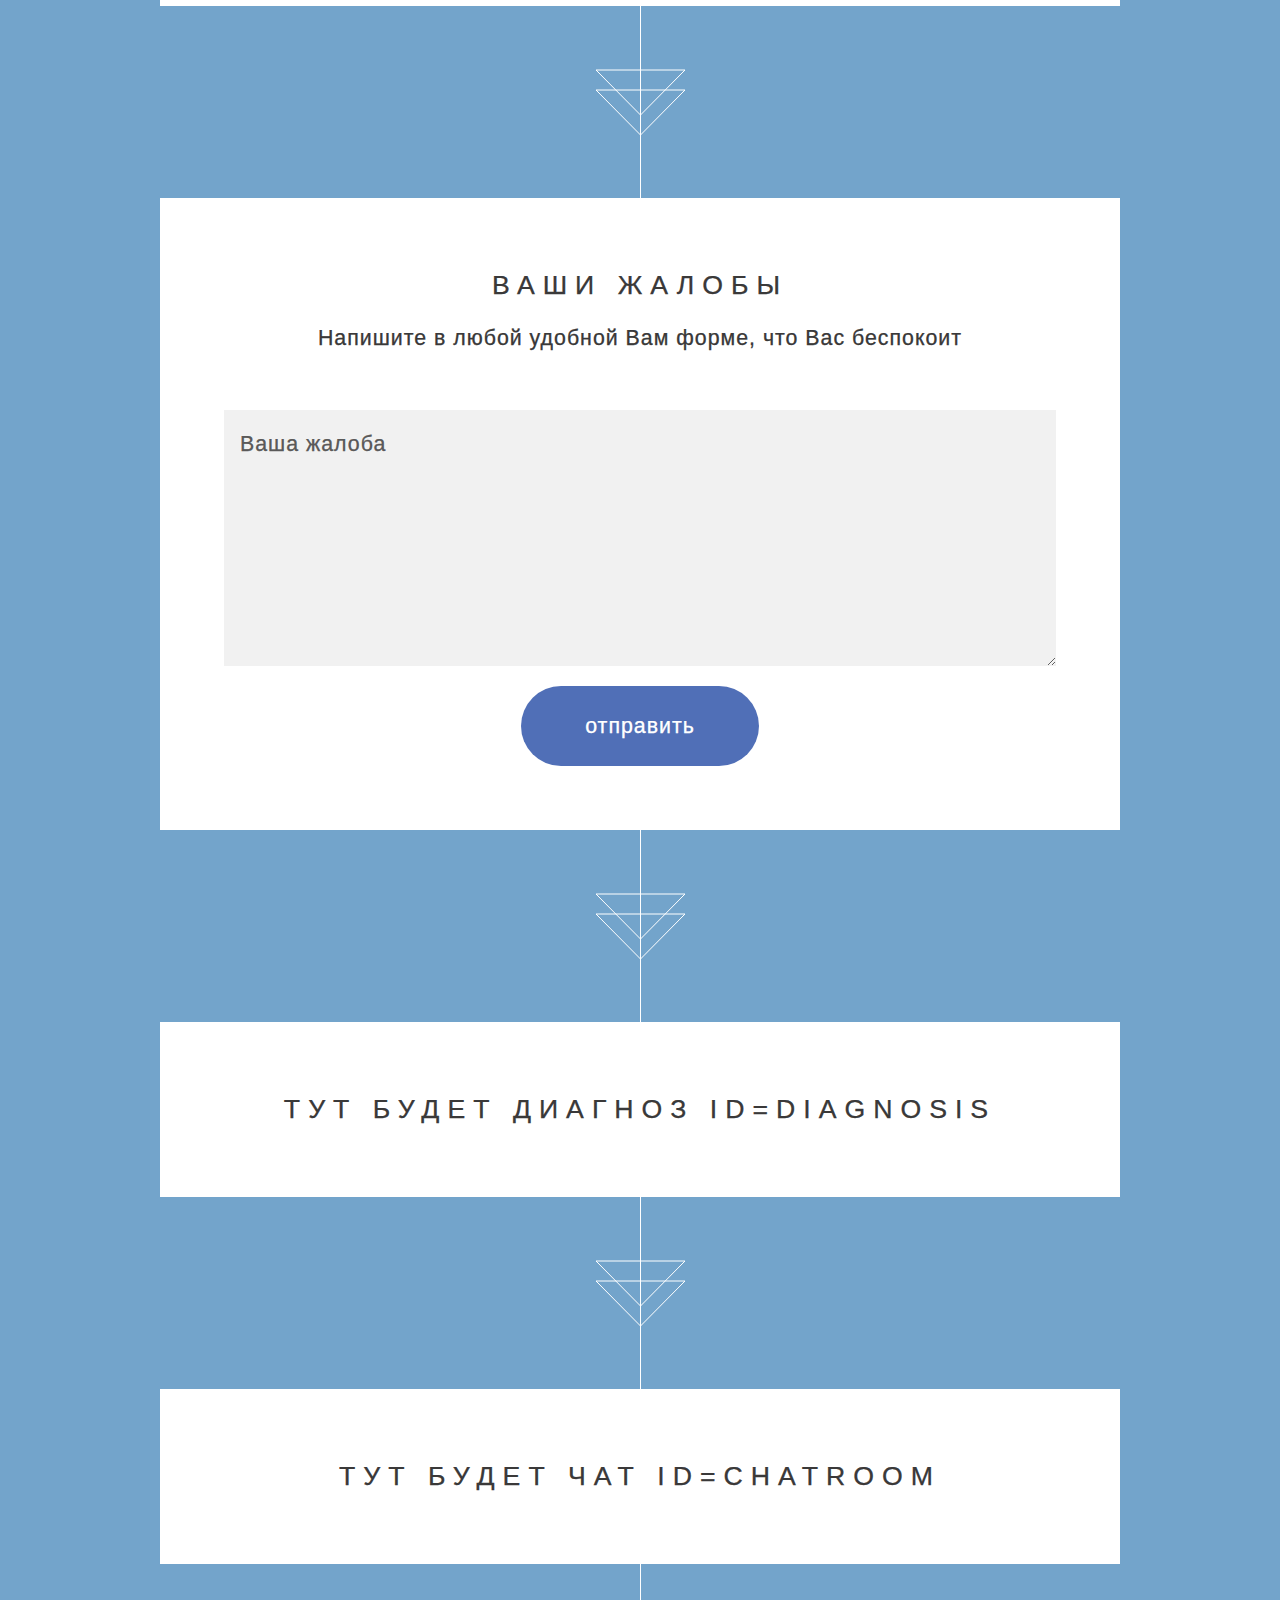
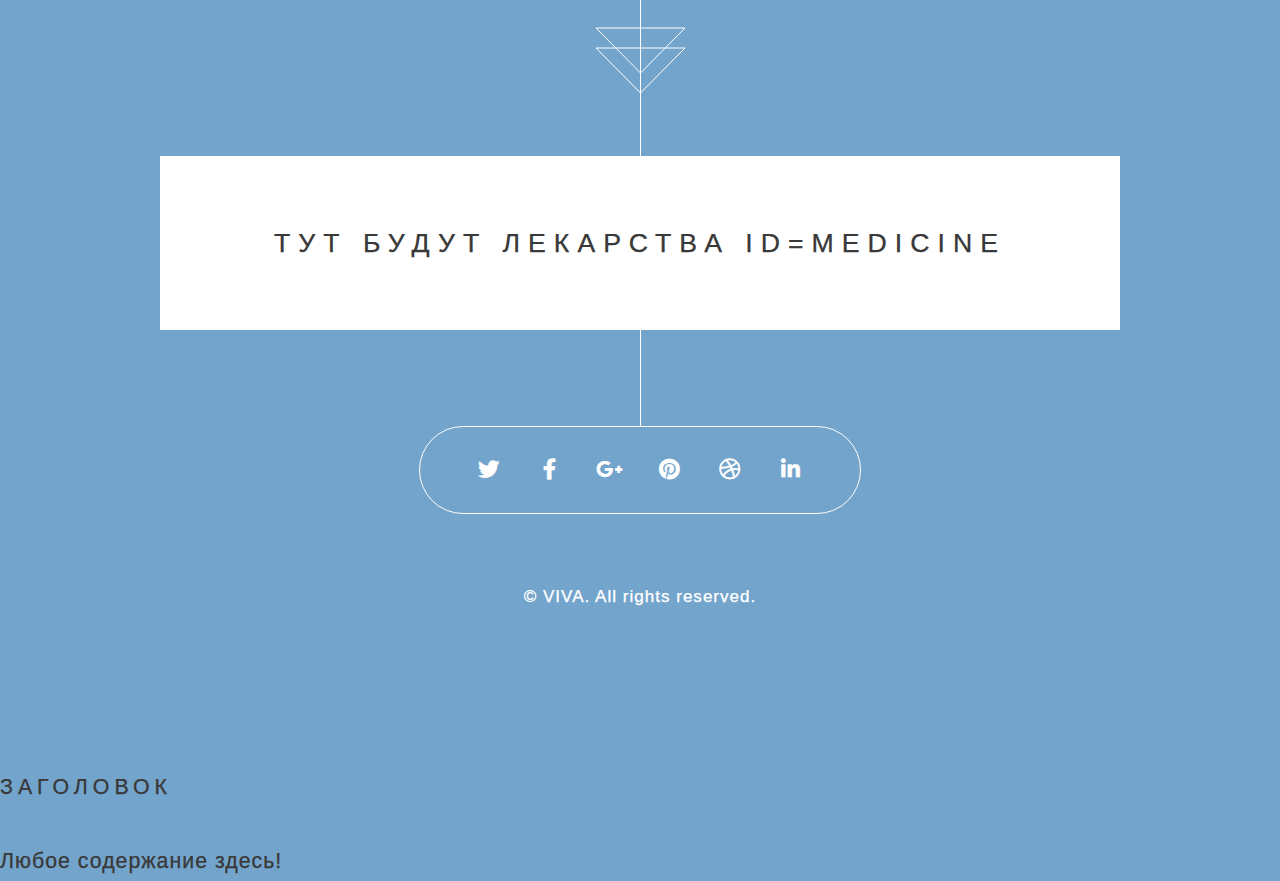
==== commit 2b3a3636: "Merge branch 'master' of https://github.com/maksutovaynur/virushack" ====
--- a/front/index.html
+++ b/front/index.html
@@ -4,9 +4,13 @@
 	<head>
 		<title>VIVA Pharm</title>
 		<meta charset="utf-8" />
-		<meta name="viewport" content="width=device-width, initial-scale=1, user-scalable=no" />
-		<link rel="stylesheet" href="assets/css/main.css" />
-		<noscript><link rel="stylesheet" href="assets/css/noscript.css" /></noscript>
+		<meta content="width=device-width, initial-scale=1, user-scalable=no" name="viewport" />
+		<link href="assets/css/main.css" rel="stylesheet" />
+		<noscript><link href="assets/css/noscript.css" rel="stylesheet" /></noscript>
+
+
+
+
 	</head>
 	<body class="is-preload">
 
@@ -17,7 +21,7 @@
 					<p> Быстрый сервис подбора врача и лекарств на основе Ваших жалоб</p>
 				</header>
 				<footer>
-					<a href="#banner" class="button style2 scrolly-middle"> Далее </a>
+					<a class="button style2 scrolly-middle" href="#banner"> Далее </a>
 				</footer>
 			</section>
 
@@ -35,13 +39,13 @@
 					</ul>
 				</p>
 				<footer>
-					<a href="#first" class="button style2 scrolly"> Как это работает? </a>
+					<a class="button style2 scrolly" href="#first"> Как это работает? </a>
 				</footer>
 			</section>
 
 		<!-- Feature 1 -->
-			<section id="first" class="container box style1 right">
-				<a href="#second" class="image fit scrolly-middle"><img src="images/pic01.jpg" alt="" /></a>
+			<section class="container box style1 right" id="first">
+				<a class="image fit scrolly-middle" href="#second"><img alt="" src="images/pic01.jpg" /></a>
 				<div class="inner">
 					<header>
 						<h2> ШАГ 1 </h2>
@@ -52,9 +56,9 @@
 			</section>
 
 		<!-- Feature 2 -->
-			<section id="second" class="container box style1 left">
-				<div class="inner" align="right">
-					<a href="#third" class="image fit scrolly-middle"><img src="images/pic02.jpg" alt=""></a>
+			<section class="container box style1 left" id="second">
+				<div align="right" class="inner">
+					<a class="image fit scrolly-middle" href="#third"><img alt="" src="images/pic02.jpg"></a>
 				</div>
 				<div class="inner">
 					<header>
@@ -65,7 +69,7 @@
 			</section>
 
 		<!-- Feature 3 -->
-			<section id="third" class="container box style1">
+			<section class="container box style1" id="third">
 				<div class="inner">
 					<header>
 						<h2> ШАГ 3 </h2>
@@ -74,14 +78,14 @@
 					<br>
 				</div>
 
-				<div class="inner" align="center">
-					<a href="#complaint" class="button style1 scrolly"> НАЧАТЬ! </a>
+				<div align="center" class="inner">
+					<a class="button style1 scrolly" href="#complaint"> НАЧАТЬ! </a>
 				</div>
 
 			</section>
 
 
-			<section id="complaint" class="container box style3">
+			<section class="container box style3" id="complaint">
 				<header>
 					<h2> Ваши жалобы </h2>
 					<p> Напишите в любой удобной Вам форме, что Вас беспокоит </p>
@@ -91,12 +95,12 @@
 						<!-- <div class="col-6 col-12-mobile"><input type="text" class="text" name="name" placeholder="Name" /></div> -->
 						<!-- <div class="col-6 col-12-mobile"><input type="text" class="text" name="email" placeholder="Email" /></div> -->
 						<div class="col-12">
-							<textarea name="message" placeholder="Ваша жалоба" id="complaint-text"></textarea>
+							<textarea id="complaint-text" name="message" placeholder="Ваша жалоба"></textarea>
 						</div>
 						<div class="col-12">
 							<ul class="actions">
 								<li>
-									<input type="button" value="отправить" onclick="return VIVA_find_function(event)"/>
+									<input onclick="return VIVA_find_function(event)" type="button" value="отправить"/>
 								</li>
 							</ul>
 						</div>
@@ -105,19 +109,19 @@
 			</section>
 
 
-			<section id="diagnosis" class="container box style3">
+			<section class="container box style3" id="diagnosis">
 				<header>
 					<h2> Тут будет диагноз id=diagnosis </h2>
-				</header>	
+				</header>
 			</section>
 
-			<section id="chatroom" class="container box style3">
+			<section class="container box style3" id="chatroom">
 				<header>
 					<h2> Тут будет чат id=chatroom </h2>
 				</header>
 			</section>
 
-			<section id="medicine" class="container box style3">
+			<section class="container box style3" id="medicine">
 				<header>
 					<h2> Тут будут лекарства id=medicine </h2>
 				</header>
@@ -126,12 +130,12 @@
 
 		<section id="footer">
 			<ul class="icons">
-				<li><a href="#" class="icon brands fa-twitter"><span class="label">Twitter</span></a></li>
-				<li><a href="#" class="icon brands fa-facebook-f"><span class="label">Facebook</span></a></li>
-				<li><a href="#" class="icon brands fa-google-plus-g"><span class="label">Google+</span></a></li>
-				<li><a href="#" class="icon brands fa-pinterest"><span class="label">Pinterest</span></a></li>
-				<li><a href="#" class="icon brands fa-dribbble"><span class="label">Dribbble</span></a></li>
-				<li><a href="#" class="icon brands fa-linkedin-in"><span class="label">LinkedIn</span></a></li>
+				<li><a class="icon brands fa-twitter" href="#"><span class="label">Twitter</span></a></li>
+				<li><a class="icon brands fa-facebook-f" href="#"><span class="label">Facebook</span></a></li>
+				<li><a class="icon brands fa-google-plus-g" href="#"><span class="label">Google+</span></a></li>
+				<li><a class="icon brands fa-pinterest" href="#"><span class="label">Pinterest</span></a></li>
+				<li><a class="icon brands fa-dribbble" href="#"><span class="label">Dribbble</span></a></li>
+				<li><a class="icon brands fa-linkedin-in" href="#"><span class="label">LinkedIn</span></a></li>
 			</ul>
 			<div class="copyright">
 				<ul class="menu">
@@ -140,10 +144,30 @@
 			</div>
 		</section>
 
+		<div class="chat-panel">
+			<a class="handle" href="http://jemand.ru">Content</a> <!-- Ссылка для пользователей с отключенным JavaScript -->
+			<h3><span lang="ru">Заголовок</span></h3><br>
+			<span lang="ru">Любое содержание здесь!</span>
+</div>
+
 		<!-- Scripts -->
 			<script src="assets/js/jquery.min.js"></script>
 			<script src="assets/js/jquery.scrolly.min.js"></script>
 			<script src="assets/js/jquery.poptrox.min.js"></script>
+			<script src="assets/js/another.jquery.js"></script>
+		<script type="text/javascript">$(function(){$('.panel').tabSlideOut({
+		tabHandle: '.handle',						//Класс кнопки
+		pathToTabImage: 'button.gif',				//Путь к изображению кнопки
+		imageHeight: '122px',						//Высота кнопки
+		imageWidth: '40px',						//Ширина кнопки
+		tabLocation: 'right',						//Расположение панели top - выдвигается сверху, right - выдвигается справа, bottom - выдвигается снизу, left - выдвигается слева
+		speed: 300,								//Скорость анимации
+		action: 'hover',								//Метод показа click - выдвигается по клику на кнопку, hover - выдвигается при наведении курсора
+		topPos: '200px',							//Отступ сверху
+		fixedPosition: false						//Позиционирование блока false - position: absolute, true - position: fixed
+	});
+});
+</script>
 			<script src="assets/js/browser.min.js"></script>
 			<script src="assets/js/breakpoints.min.js"></script>
 			<script src="assets/js/util.js"></script>
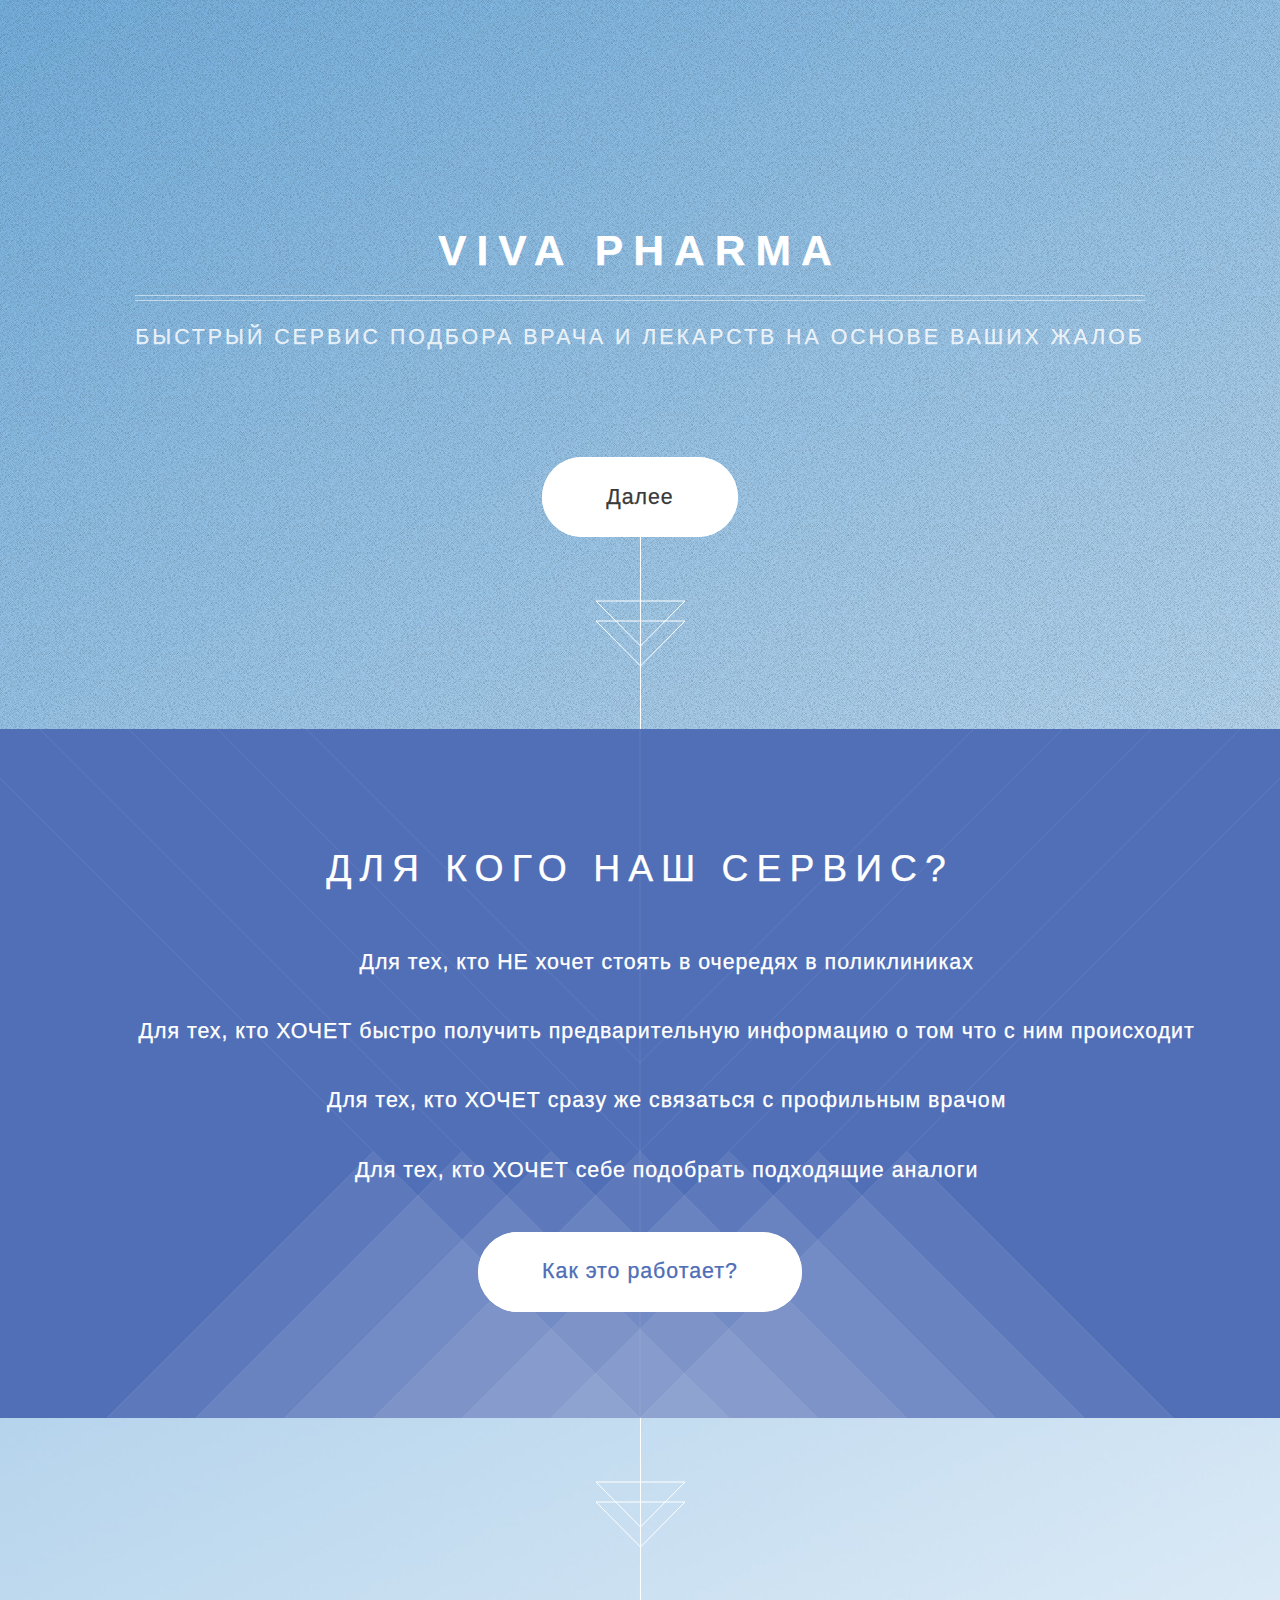
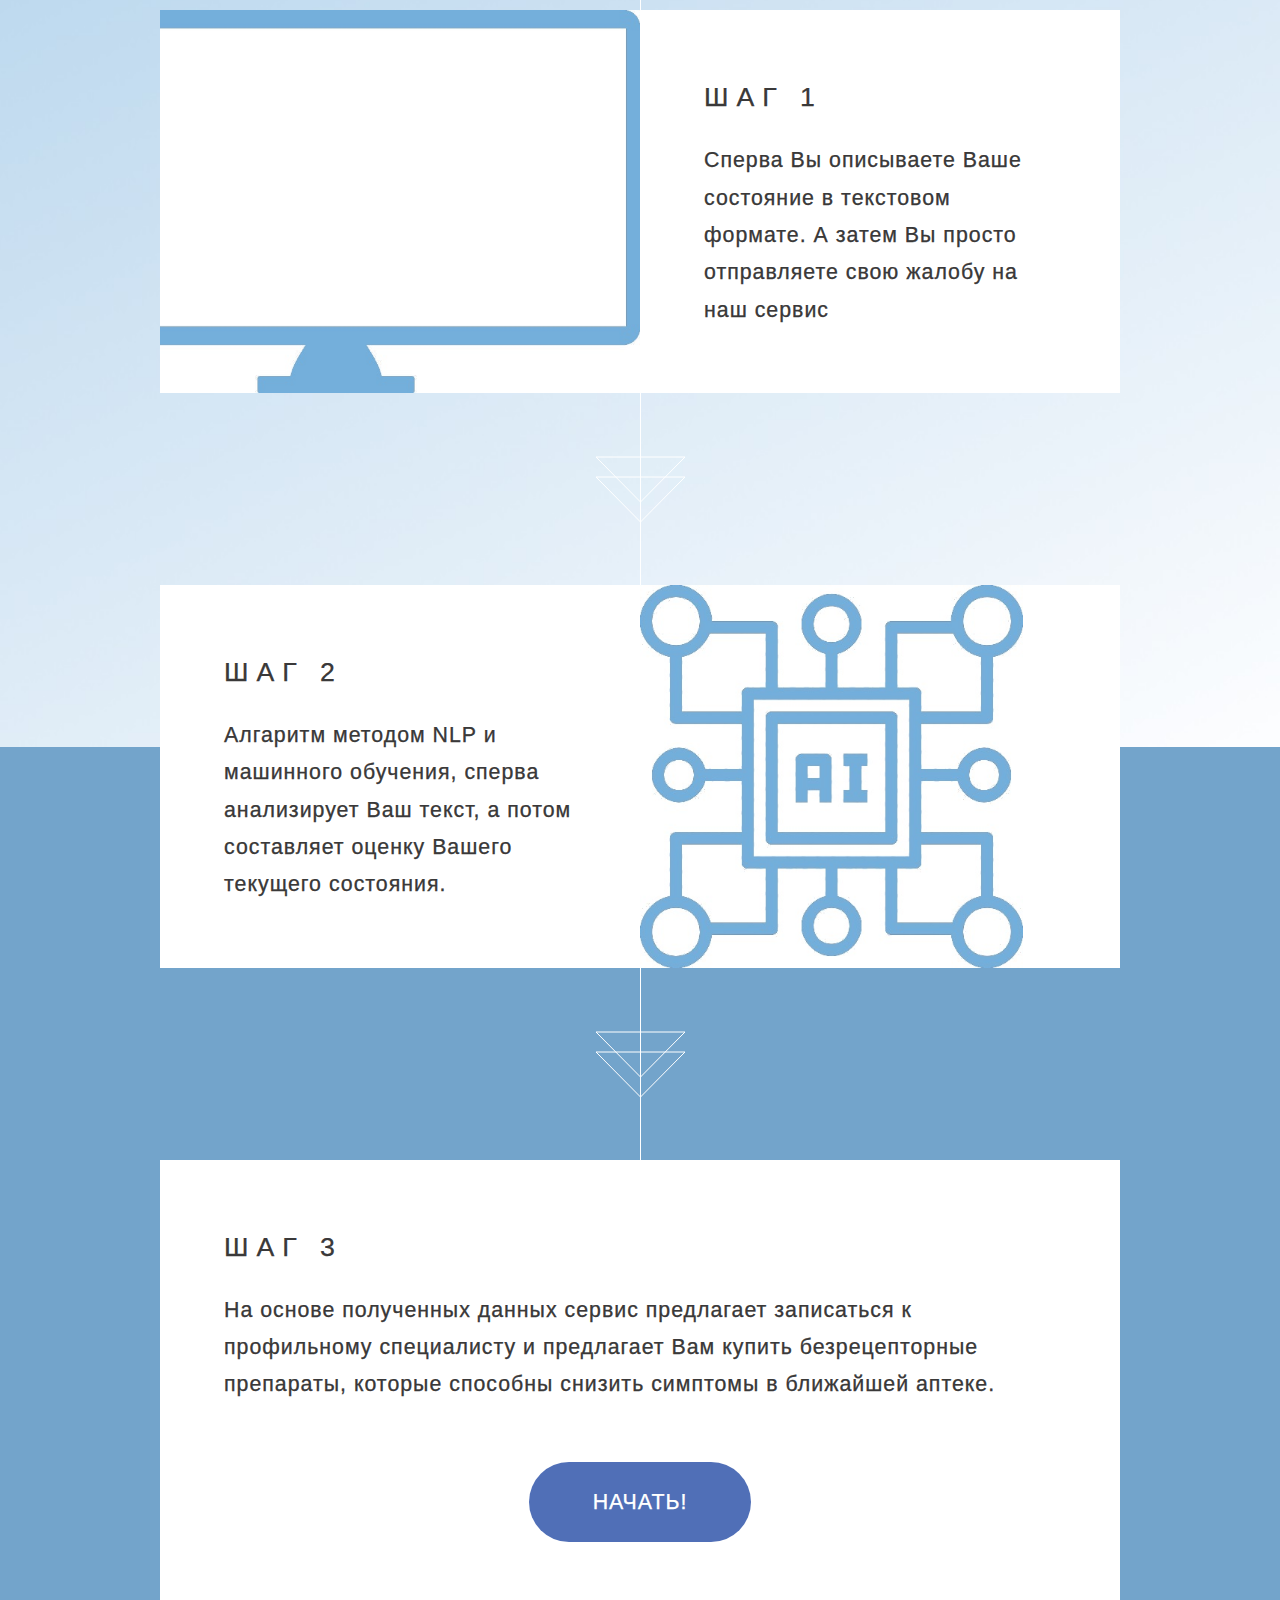
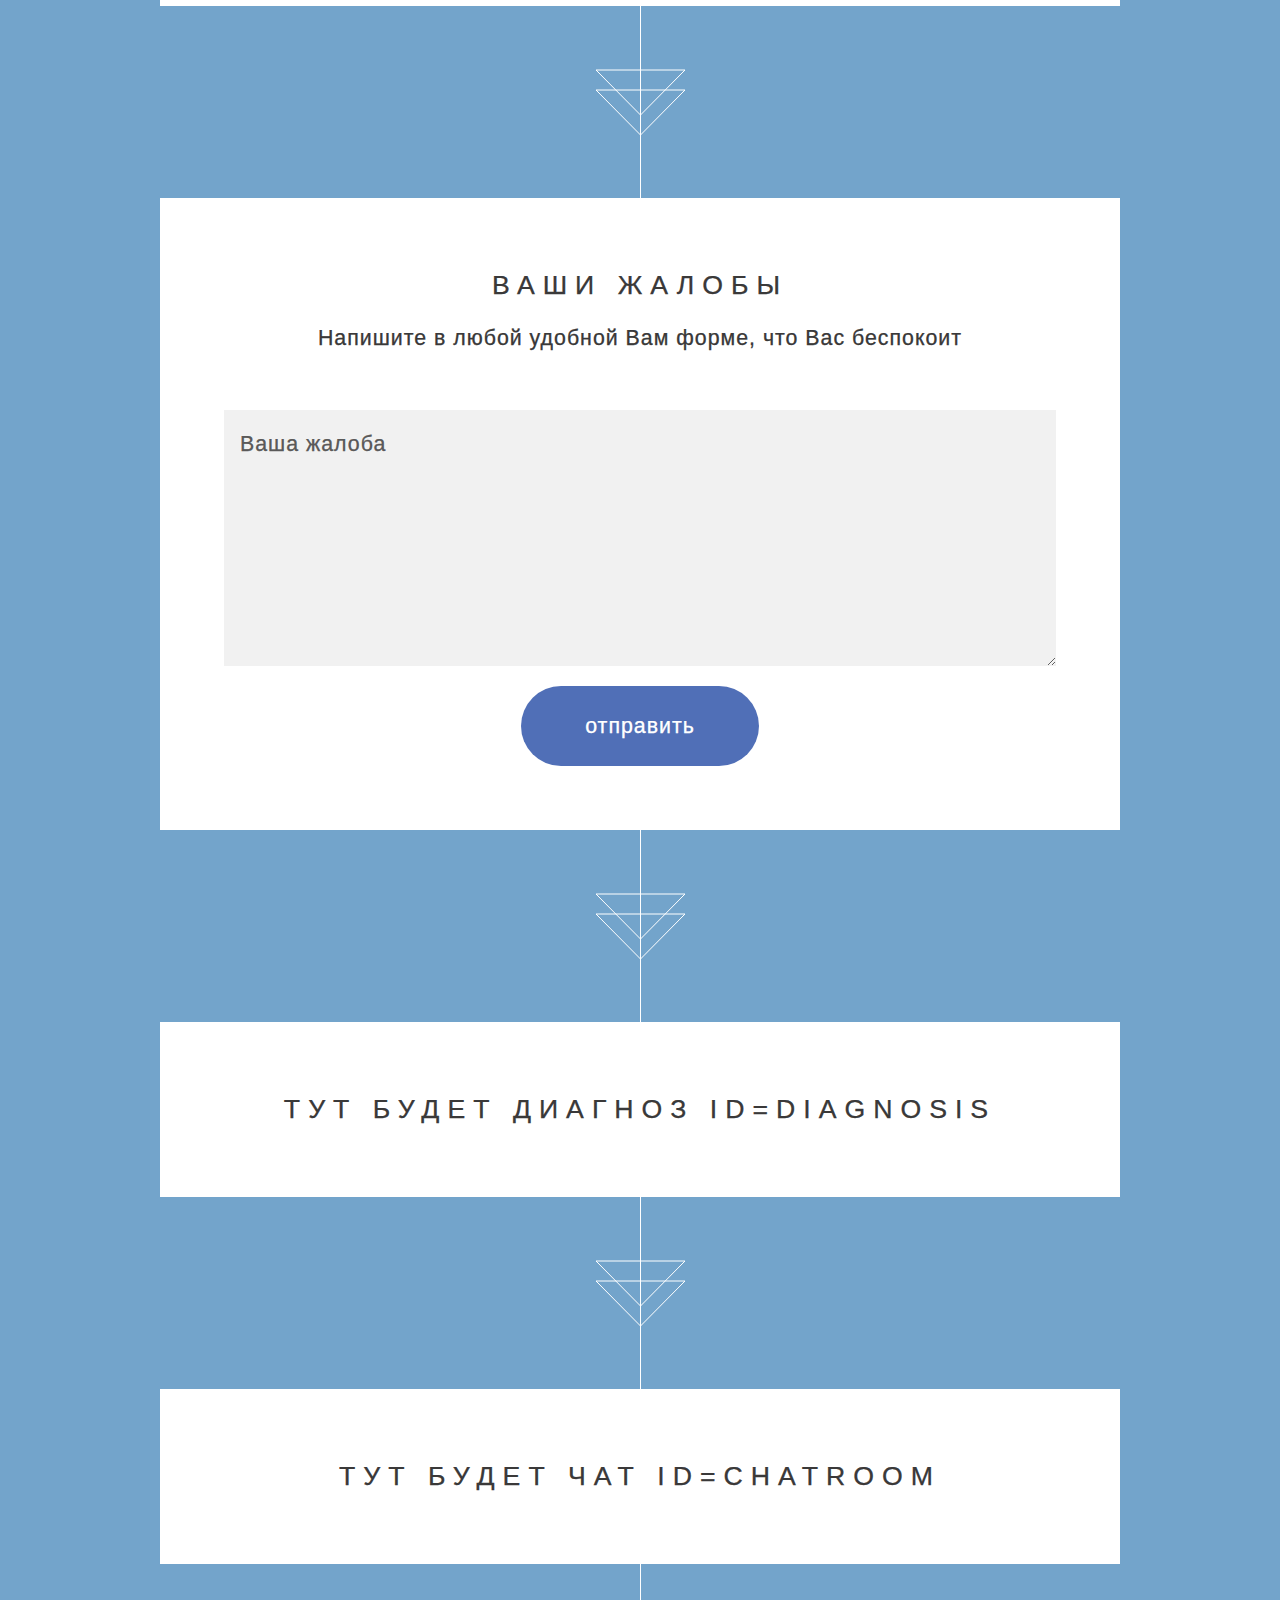
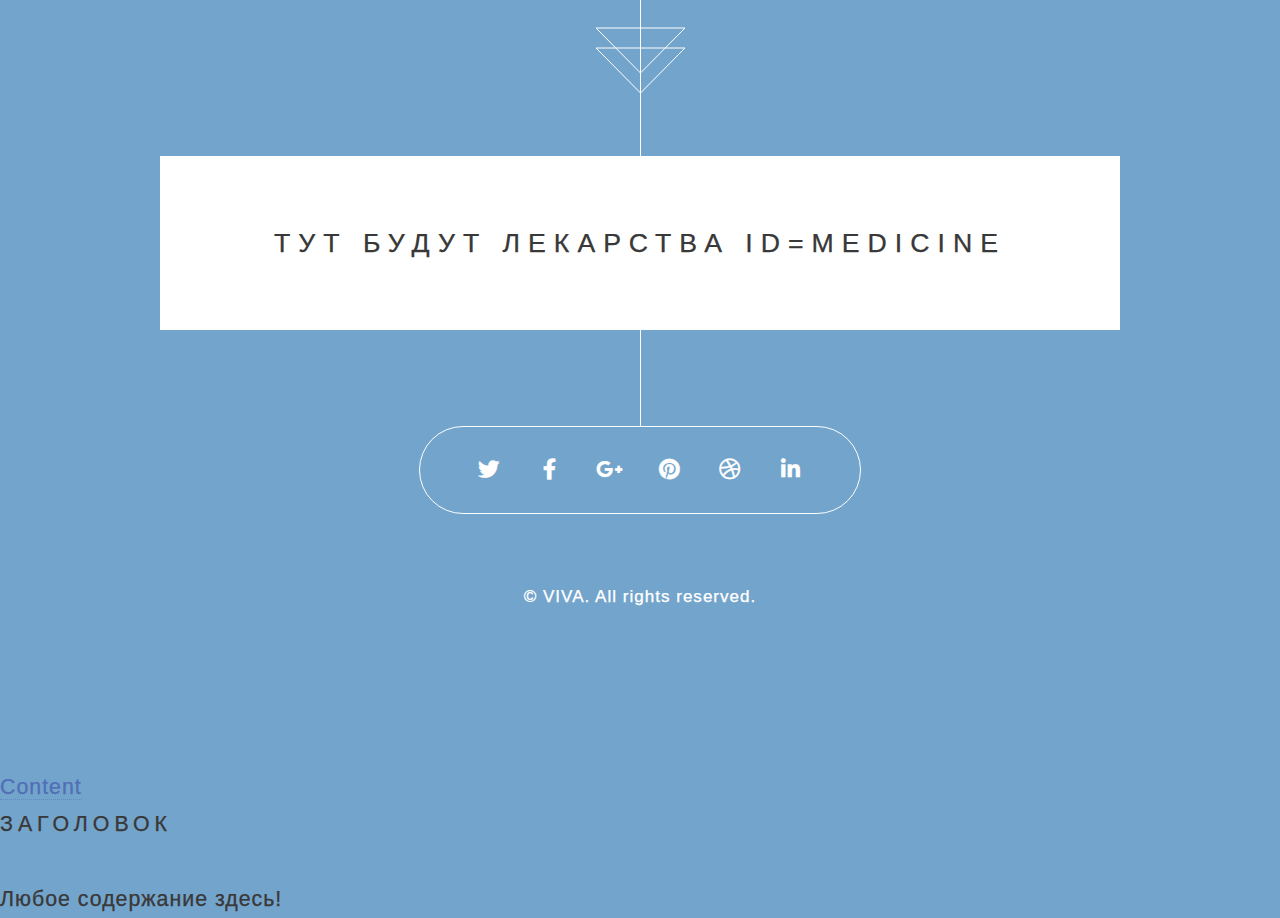
==== commit 61a93a36: "ch" ====
--- a/front/index.html
+++ b/front/index.html
@@ -1,178 +1,181 @@
 <!DOCTYPE HTML>
 
 <html>
-	<head>
-		<title>VIVA Pharm</title>
-		<meta charset="utf-8" />
-		<meta content="width=device-width, initial-scale=1, user-scalable=no" name="viewport" />
-		<link href="assets/css/main.css" rel="stylesheet" />
-		<noscript><link href="assets/css/noscript.css" rel="stylesheet" /></noscript>
+<head>
+    <title>VIVA Pharm</title>
+    <meta charset="utf-8"/>
+    <meta content="width=device-width, initial-scale=1, user-scalable=no" name="viewport"/>
+    <link href="assets/css/main.css" rel="stylesheet"/>
+    <noscript>
+        <link href="assets/css/noscript.css" rel="stylesheet"/>
+    </noscript>
 
 
+</head>
+<body class="is-preload">
+
+<!-- Header -->
+<section id="header">
+    <header>
+        <h1> VIVA PHARMA</h1>
+        <p> Быстрый сервис подбора врача и лекарств на основе Ваших жалоб</p>
+    </header>
+    <footer>
+        <a class="button style2 scrolly-middle" href="#banner"> Далее </a>
+    </footer>
+</section>
+
+<!-- Banner -->
+<section id="banner">
+    <header>
+        <h2> Для кого наш сервис? </h2>
+    </header>
+    <p>
+    <ul>
+        <li> Для тех, кто НЕ хочет стоять в очередях в поликлиниках</li>
+        <li> Для тех, кто ХОЧЕТ быстро получить предварительную информацию о том что с ним происходит</li>
+        <li> Для тех, кто ХОЧЕТ сразу же связаться с профильным врачом</li>
+        <li> Для тех, кто ХОЧЕТ себе подобрать подходящие аналоги</li>
+    </ul>
+    </p>
+    <footer>
+        <a class="button style2 scrolly" href="#first"> Как это работает? </a>
+    </footer>
+</section>
+
+<!-- Feature 1 -->
+<section class="container box style1 right" id="first">
+    <a class="image fit scrolly-middle" href="#second"><img alt="" src="images/pic01.jpg"/></a>
+    <div class="inner">
+        <header>
+            <h2> ШАГ 1 </h2>
+        </header>
+        <p> Сперва Вы описываете Ваше состояние в текстовом формате.
+            А затем Вы просто отправляете свою жалобу на наш сервис </p>
+    </div>
+</section>
+
+<!-- Feature 2 -->
+<section class="container box style1 left" id="second">
+    <div align="right" class="inner">
+        <a class="image fit scrolly-middle" href="#third"><img alt="" src="images/pic02.jpg"></a>
+    </div>
+    <div class="inner">
+        <header>
+            <h2> ШАГ 2 </h2>
+        </header>
+        <p> Алгаритм методом NLP и машинного обучения, сперва анализирует Ваш текст, а потом составляет оценку Вашего
+            текущего состояния. </p>
+    </div>
+</section>
+
+<!-- Feature 3 -->
+<section class="container box style1" id="third">
+    <div class="inner">
+        <header>
+            <h2> ШАГ 3 </h2>
+        </header>
+        <p> На основе полученных данных сервис предлагает записаться к профильному специалисту и предлагает Вам купить
+            безрецепторные препараты, которые способны снизить симптомы в ближайшей аптеке. </p>
+        <br>
+    </div>
+
+    <div align="center" class="inner">
+        <a class="button style1 scrolly" href="#complaint"> НАЧАТЬ! </a>
+    </div>
+
+</section>
 
 
-	</head>
-	<body class="is-preload">
-
-		<!-- Header -->
-			<section id="header">
-				<header>
-					<h1> VIVA PHARMA</h1>
-					<p> Быстрый сервис подбора врача и лекарств на основе Ваших жалоб</p>
-				</header>
-				<footer>
-					<a class="button style2 scrolly-middle" href="#banner"> Далее </a>
-				</footer>
-			</section>
-
-		<!-- Banner -->
-			<section id="banner">
-				<header>
-					<h2> Для кого наш сервис? </h2>
-				</header>
-				<p>
-					<ul>
-						<li> Для тех, кто НЕ хочет стоять в очередях в поликлиниках </li>
-						<li> Для тех, кто ХОЧЕТ быстро получить предварительную информацию о том что с ним происходит </li>
-						<li> Для тех, кто ХОЧЕТ сразу же связаться с профильным врачом </li>
-						<li> Для тех, кто ХОЧЕТ себе подобрать подходящие аналоги </li>
-					</ul>
-				</p>
-				<footer>
-					<a class="button style2 scrolly" href="#first"> Как это работает? </a>
-				</footer>
-			</section>
-
-		<!-- Feature 1 -->
-			<section class="container box style1 right" id="first">
-				<a class="image fit scrolly-middle" href="#second"><img alt="" src="images/pic01.jpg" /></a>
-				<div class="inner">
-					<header>
-						<h2> ШАГ 1 </h2>
-					</header>
-					<p> Сперва Вы описываете Ваше состояние в текстовом формате.
-						А затем Вы просто отправляете свою жалобу на наш сервис </p>
-				</div>
-			</section>
-
-		<!-- Feature 2 -->
-			<section class="container box style1 left" id="second">
-				<div align="right" class="inner">
-					<a class="image fit scrolly-middle" href="#third"><img alt="" src="images/pic02.jpg"></a>
-				</div>
-				<div class="inner">
-					<header>
-						<h2> ШАГ 2 </h2>
-					</header>
-					<p> Алгаритм методом NLP и машинного обучения, сперва анализирует Ваш текст, а потом составляет оценку Вашего текущего состояния. </p>
-				</div>
-			</section>
-
-		<!-- Feature 3 -->
-			<section class="container box style1" id="third">
-				<div class="inner">
-					<header>
-						<h2> ШАГ 3 </h2>
-					</header>
-					<p> На основе полученных данных сервис предлагает записаться к профильному специалисту и предлагает Вам купить безрецепторные препараты, которые способны снизить симптомы в ближайшей аптеке. </p>
-					<br>
-				</div>
-
-				<div align="center" class="inner">
-					<a class="button style1 scrolly" href="#complaint"> НАЧАТЬ! </a>
-				</div>
-
-			</section>
+<section class="container box style3" id="complaint">
+    <header>
+        <h2> Ваши жалобы </h2>
+        <p> Напишите в любой удобной Вам форме, что Вас беспокоит </p>
+    </header>
+    <form>
+        <div class="row gtr-50">
+            <!-- <div class="col-6 col-12-mobile"><input type="text" class="text" name="name" placeholder="Name" /></div> -->
+            <!-- <div class="col-6 col-12-mobile"><input type="text" class="text" name="email" placeholder="Email" /></div> -->
+            <div class="col-12">
+                <textarea id="complaint-text" name="message" placeholder="Ваша жалоба"></textarea>
+            </div>
+            <div class="col-12">
+                <ul class="actions">
+                    <li>
+                        <input onclick="return VIVA_find_function(event)" type="button" value="отправить"/>
+                    </li>
+                </ul>
+            </div>
+        </div>
+    </form>
+</section>
 
 
-			<section class="container box style3" id="complaint">
-				<header>
-					<h2> Ваши жалобы </h2>
-					<p> Напишите в любой удобной Вам форме, что Вас беспокоит </p>
-				</header>
-				<form>
-					<div class="row gtr-50">
-						<!-- <div class="col-6 col-12-mobile"><input type="text" class="text" name="name" placeholder="Name" /></div> -->
-						<!-- <div class="col-6 col-12-mobile"><input type="text" class="text" name="email" placeholder="Email" /></div> -->
-						<div class="col-12">
-							<textarea id="complaint-text" name="message" placeholder="Ваша жалоба"></textarea>
-						</div>
-						<div class="col-12">
-							<ul class="actions">
-								<li>
-									<input onclick="return VIVA_find_function(event)" type="button" value="отправить"/>
-								</li>
-							</ul>
-						</div>
-					</div>
-				</form>
-			</section>
+<section class="container box style3" id="diagnosis">
+    <header>
+        <h2> Тут будет диагноз id=diagnosis </h2>
+    </header>
+</section>
+
+<section class="container box style3" id="chatroom">
+    <header>
+        <h2> Тут будет чат id=chatroom </h2>
+    </header>
+</section>
+
+<section class="container box style3" id="medicine">
+    <header>
+        <h2> Тут будут лекарства id=medicine </h2>
+    </header>
+</section>
 
 
-			<section class="container box style3" id="diagnosis">
-				<header>
-					<h2> Тут будет диагноз id=diagnosis </h2>
-				</header>
-			</section>
+<section id="footer">
+    <ul class="icons">
+        <li><a class="icon brands fa-twitter" href="#"><span class="label">Twitter</span></a></li>
+        <li><a class="icon brands fa-facebook-f" href="#"><span class="label">Facebook</span></a></li>
+        <li><a class="icon brands fa-google-plus-g" href="#"><span class="label">Google+</span></a></li>
+        <li><a class="icon brands fa-pinterest" href="#"><span class="label">Pinterest</span></a></li>
+        <li><a class="icon brands fa-dribbble" href="#"><span class="label">Dribbble</span></a></li>
+        <li><a class="icon brands fa-linkedin-in" href="#"><span class="label">LinkedIn</span></a></li>
+    </ul>
+    <div class="copyright">
+        <ul class="menu">
+            <li>&copy; VIVA. All rights reserved.</li>
+        </ul>
+    </div>
+</section>
 
-			<section class="container box style3" id="chatroom">
-				<header>
-					<h2> Тут будет чат id=chatroom </h2>
-				</header>
-			</section>
-
-			<section class="container box style3" id="medicine">
-				<header>
-					<h2> Тут будут лекарства id=medicine </h2>
-				</header>
-			</section>
-
-
-		<section id="footer">
-			<ul class="icons">
-				<li><a class="icon brands fa-twitter" href="#"><span class="label">Twitter</span></a></li>
-				<li><a class="icon brands fa-facebook-f" href="#"><span class="label">Facebook</span></a></li>
-				<li><a class="icon brands fa-google-plus-g" href="#"><span class="label">Google+</span></a></li>
-				<li><a class="icon brands fa-pinterest" href="#"><span class="label">Pinterest</span></a></li>
-				<li><a class="icon brands fa-dribbble" href="#"><span class="label">Dribbble</span></a></li>
-				<li><a class="icon brands fa-linkedin-in" href="#"><span class="label">LinkedIn</span></a></li>
-			</ul>
-			<div class="copyright">
-				<ul class="menu">
-					<li>&copy; VIVA. All rights reserved.</li>
-				</ul>
-			</div>
-		</section>
-
-		<div class="chat-panel">
-			<a class="handle" href="http://jemand.ru">Content</a> <!-- Ссылка для пользователей с отключенным JavaScript -->
-			<h3><span lang="ru">Заголовок</span></h3><br>
-			<span lang="ru">Любое содержание здесь!</span>
+<div class="chat-panel">
+    <a class="handle" href="http://jemand.ru">Content</a> <!-- Ссылка для пользователей с отключенным JavaScript -->
+    <h3><span lang="ru">Заголовок</span></h3><br>
+    <span lang="ru">Любое содержание здесь!</span>
 </div>
 
-		<!-- Scripts -->
-			<script src="assets/js/jquery.min.js"></script>
-			<script src="assets/js/jquery.scrolly.min.js"></script>
-			<script src="assets/js/jquery.poptrox.min.js"></script>
-			<script src="assets/js/another.jquery.js"></script>
-		<script type="text/javascript">$(function(){$('.panel').tabSlideOut({
-		tabHandle: '.handle',						//Класс кнопки
-		pathToTabImage: 'button.gif',				//Путь к изображению кнопки
-		imageHeight: '122px',						//Высота кнопки
-		imageWidth: '40px',						//Ширина кнопки
-		tabLocation: 'right',						//Расположение панели top - выдвигается сверху, right - выдвигается справа, bottom - выдвигается снизу, left - выдвигается слева
-		speed: 300,								//Скорость анимации
-		action: 'hover',								//Метод показа click - выдвигается по клику на кнопку, hover - выдвигается при наведении курсора
-		topPos: '200px',							//Отступ сверху
-		fixedPosition: false						//Позиционирование блока false - position: absolute, true - position: fixed
-	});
-});
-</script>
-			<script src="assets/js/browser.min.js"></script>
-			<script src="assets/js/breakpoints.min.js"></script>
-			<script src="assets/js/util.js"></script>
-			<script src="assets/js/main.js"></script>
-			<script src="assets/js/logics.js"></script>
+<!-- Scripts -->
+<script src="assets/js/jquery.min.js"></script>
+<script src="assets/js/jquery.scrolly.min.js"></script>
+<script src="assets/js/jquery.poptrox.min.js"></script>
+<!--<script src="assets/js/another.jquery.js"></script>-->
+<!--<script type="text/javascript">$(function () {-->
+<!--    $('.panel').tabSlideOut({-->
+<!--        tabHandle: '.handle',						//Класс кнопки-->
+<!--        pathToTabImage: 'button.gif',				//Путь к изображению кнопки-->
+<!--        imageHeight: '122px',						//Высота кнопки-->
+<!--        imageWidth: '40px',						//Ширина кнопки-->
+<!--        tabLocation: 'right',						//Расположение панели top - выдвигается сверху, right - выдвигается справа, bottom - выдвигается снизу, left - выдвигается слева-->
+<!--        speed: 300,								//Скорость анимации-->
+<!--        action: 'hover',								//Метод показа click - выдвигается по клику на кнопку, hover - выдвигается при наведении курсора-->
+<!--        topPos: '200px',							//Отступ сверху-->
+<!--        fixedPosition: false						//Позиционирование блока false - position: absolute, true - position: fixed-->
+<!--    });-->
+<!--});-->
+<!--</script>-->
+<script src="assets/js/browser.min.js"></script>
+<script src="assets/js/breakpoints.min.js"></script>
+<script src="assets/js/util.js"></script>
+<script src="assets/js/main.js"></script>
+<script src="assets/js/logics.js"></script>
 
-	</body>
+</body>
 </html>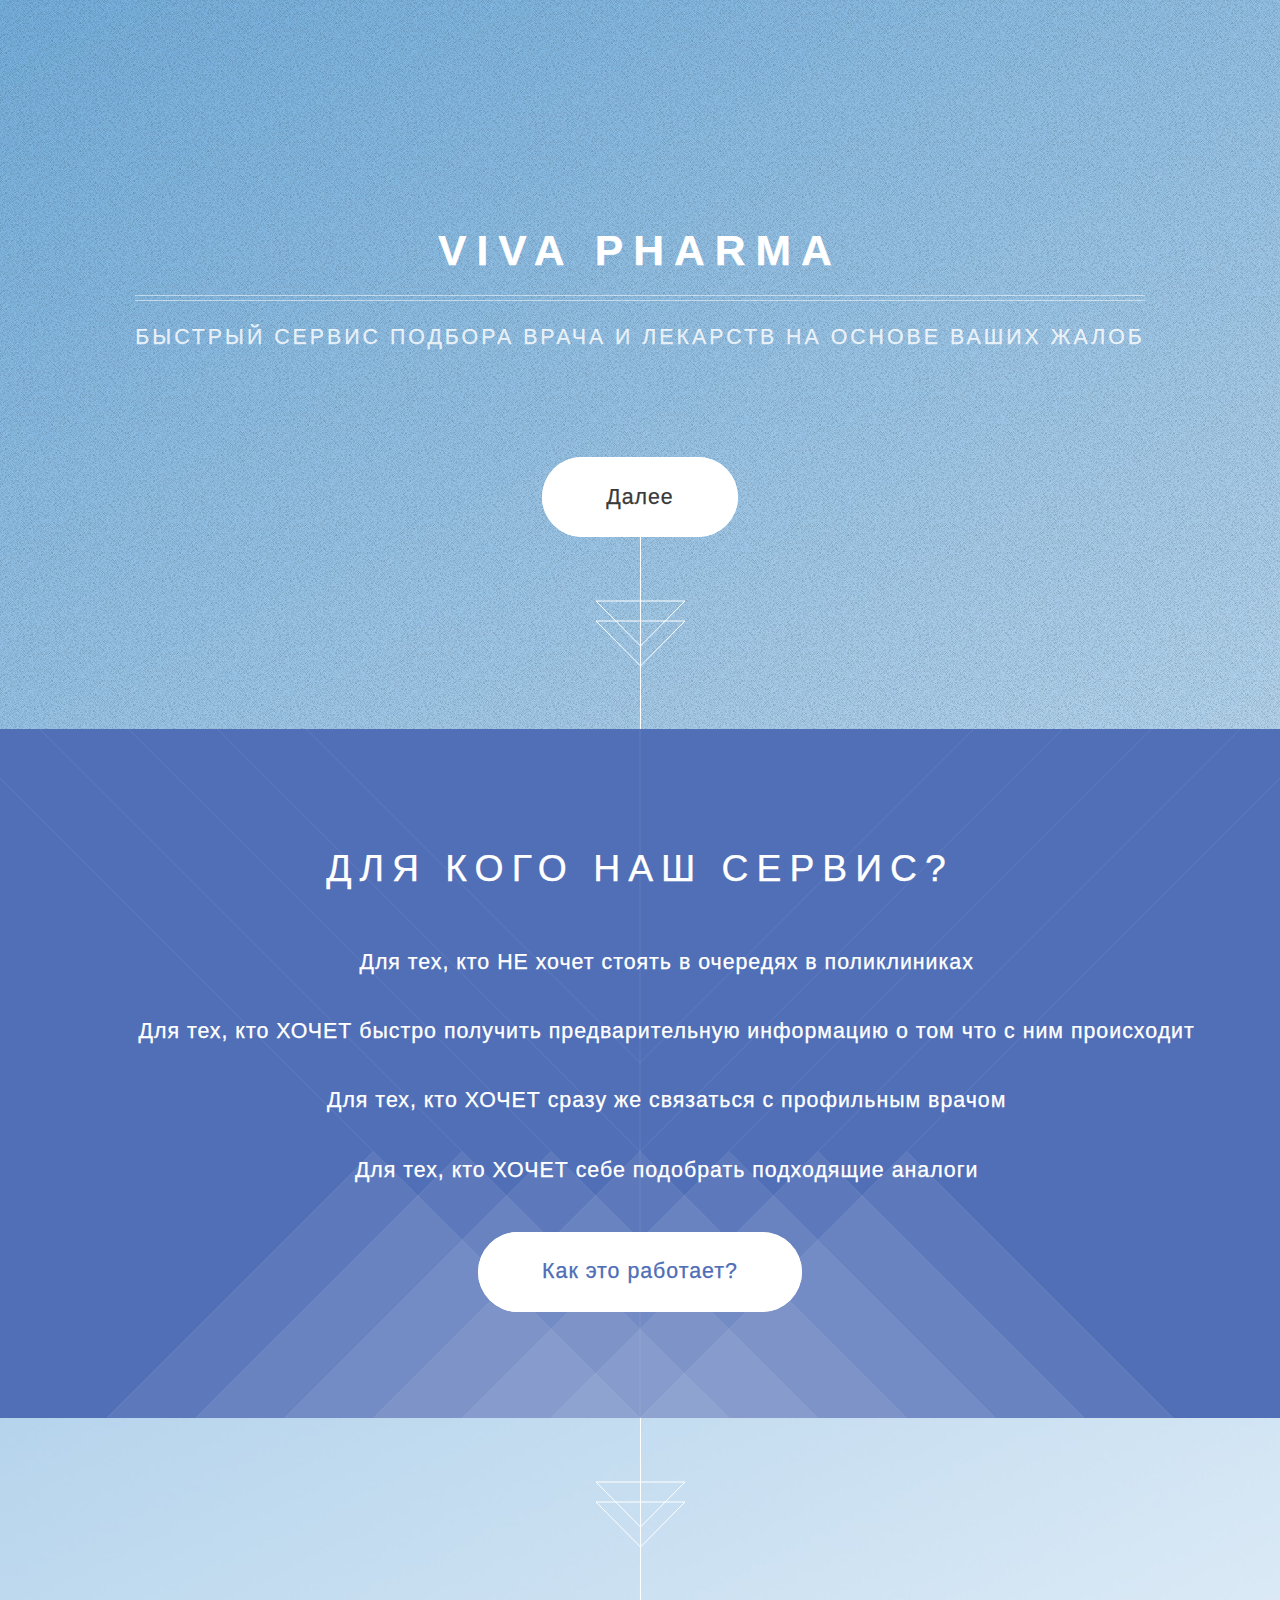
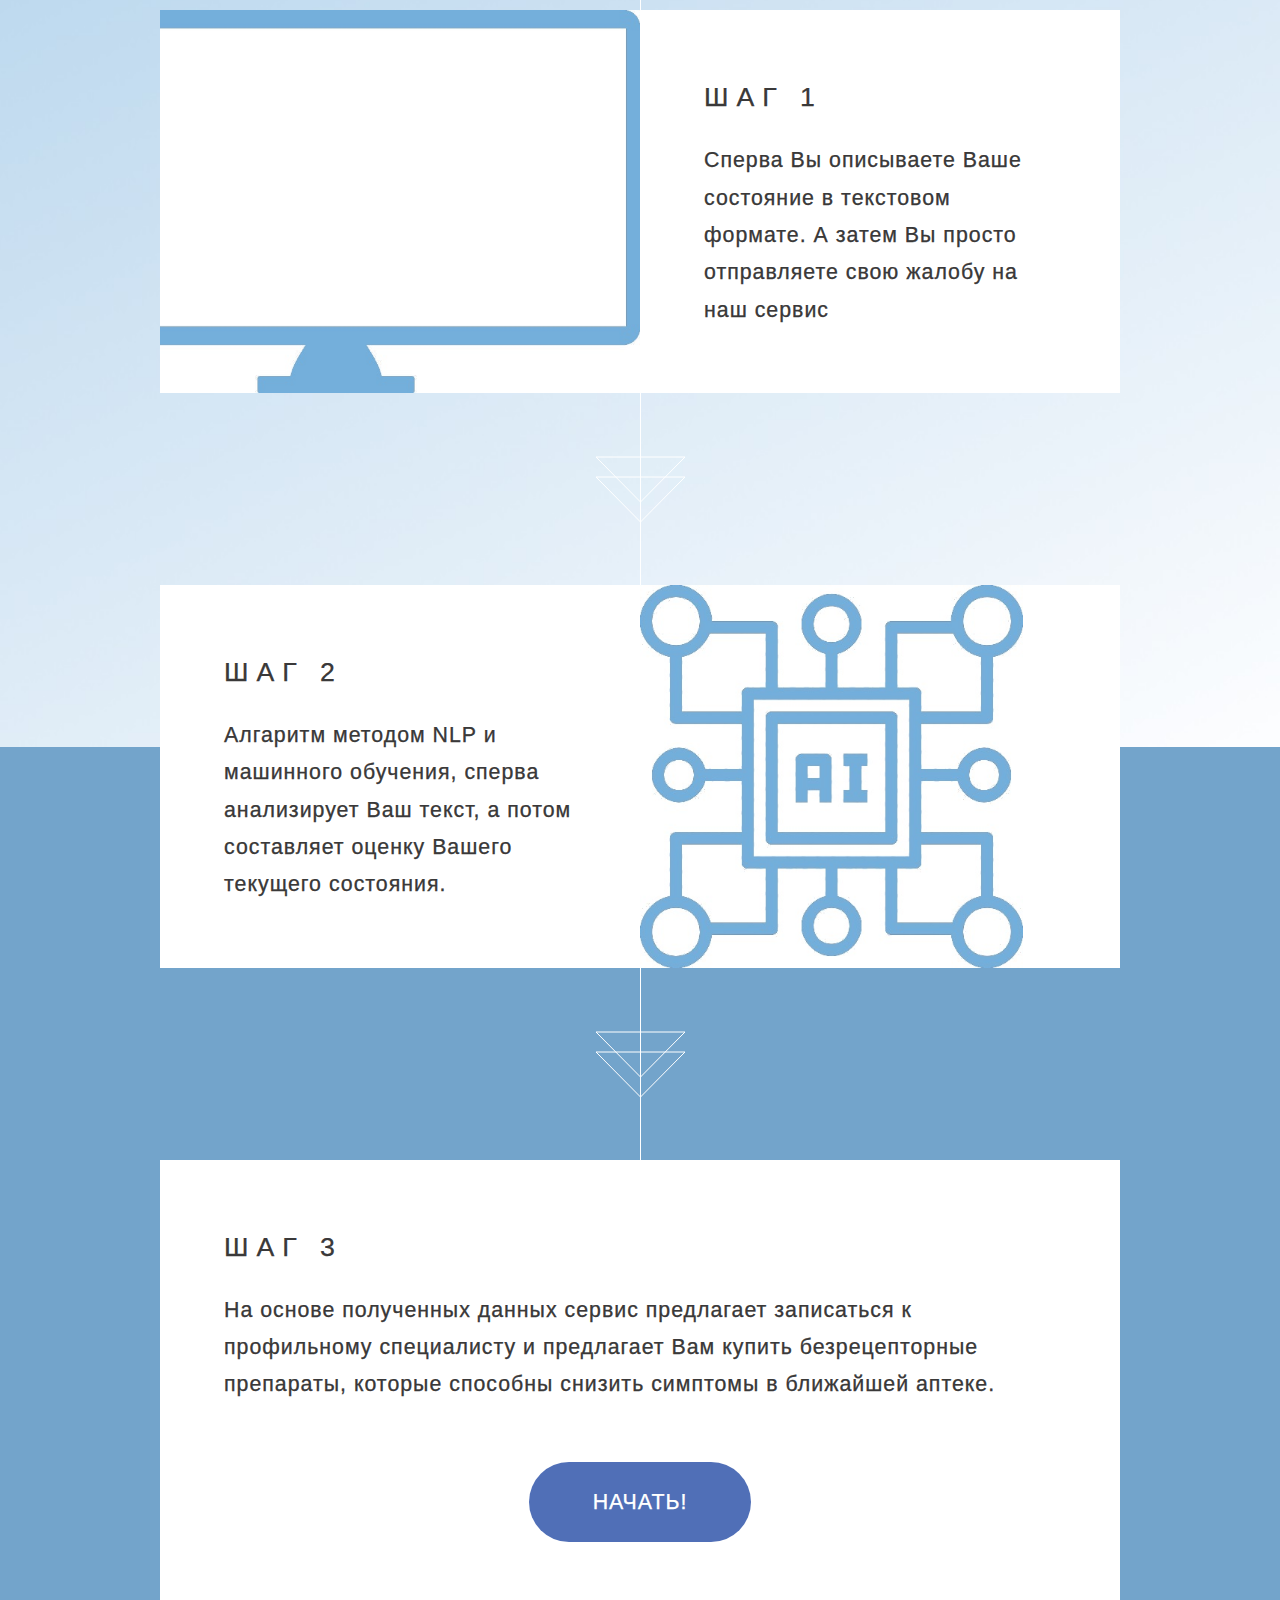
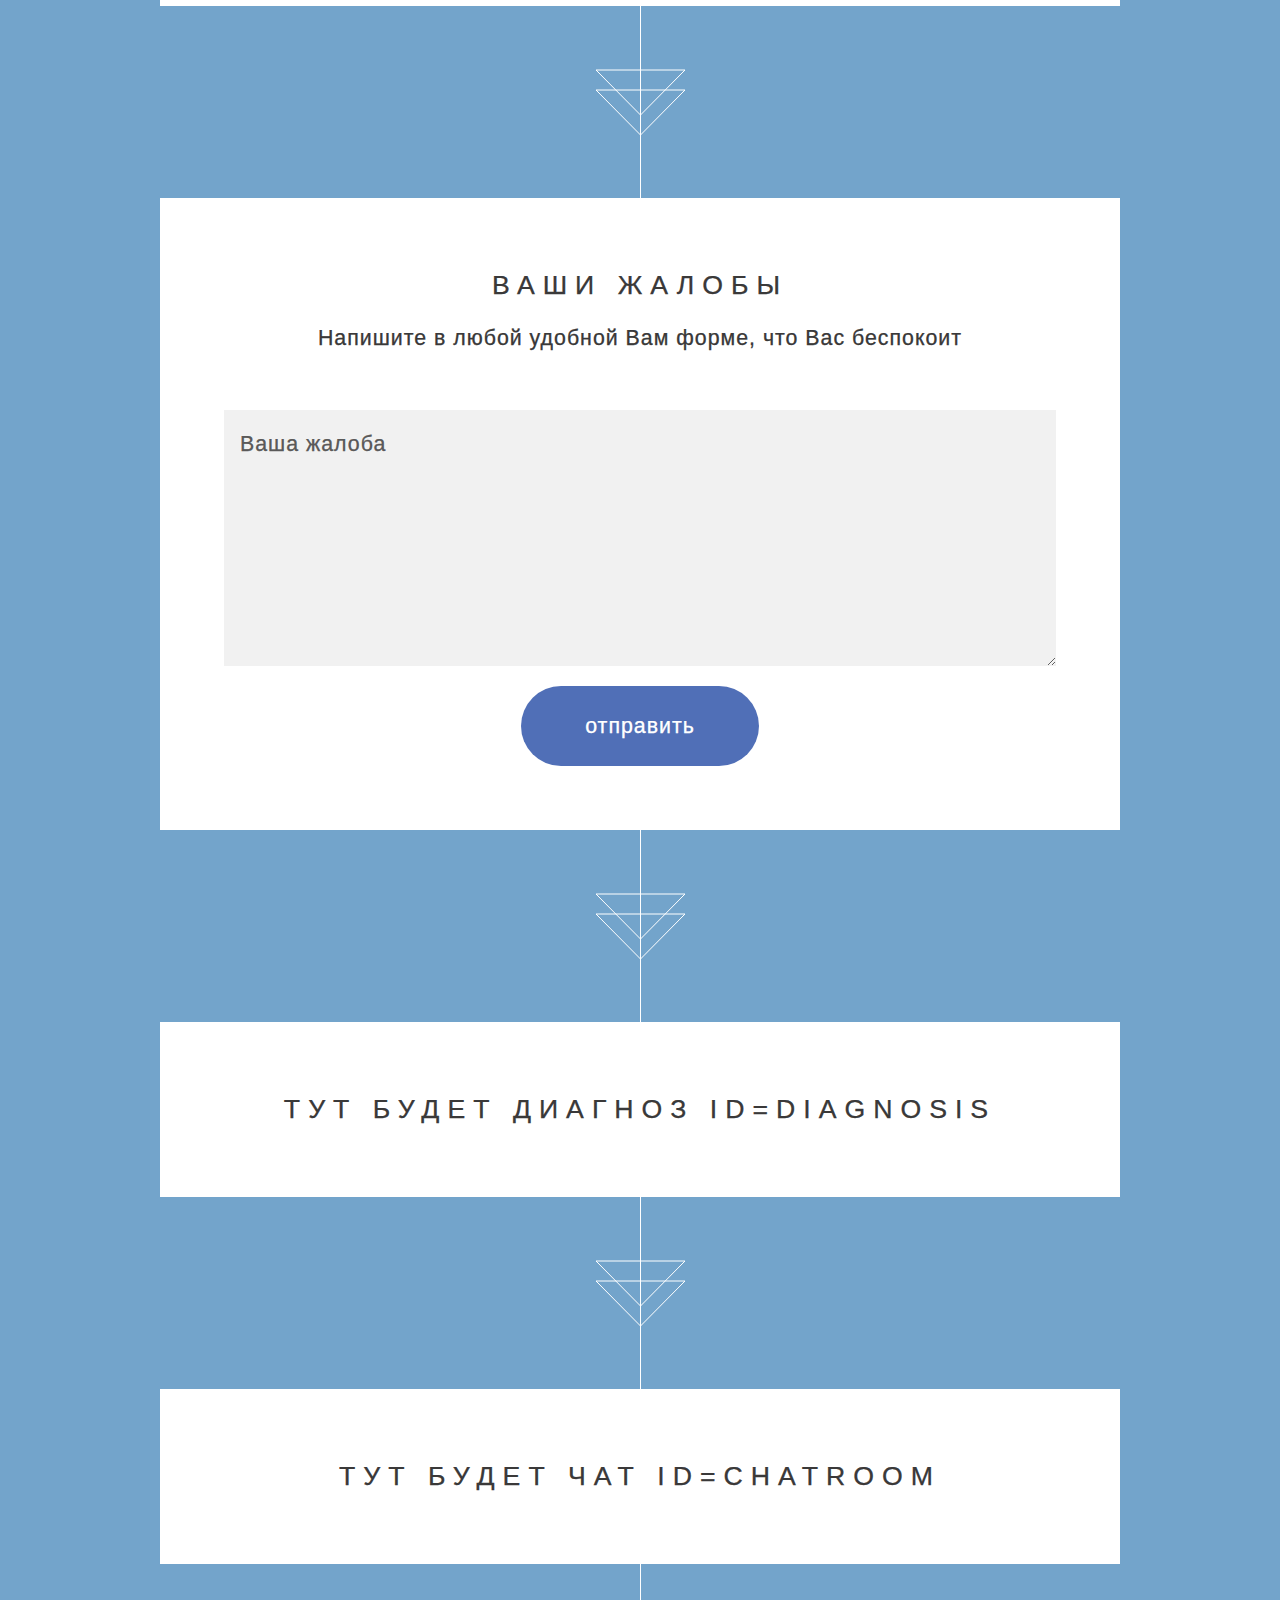
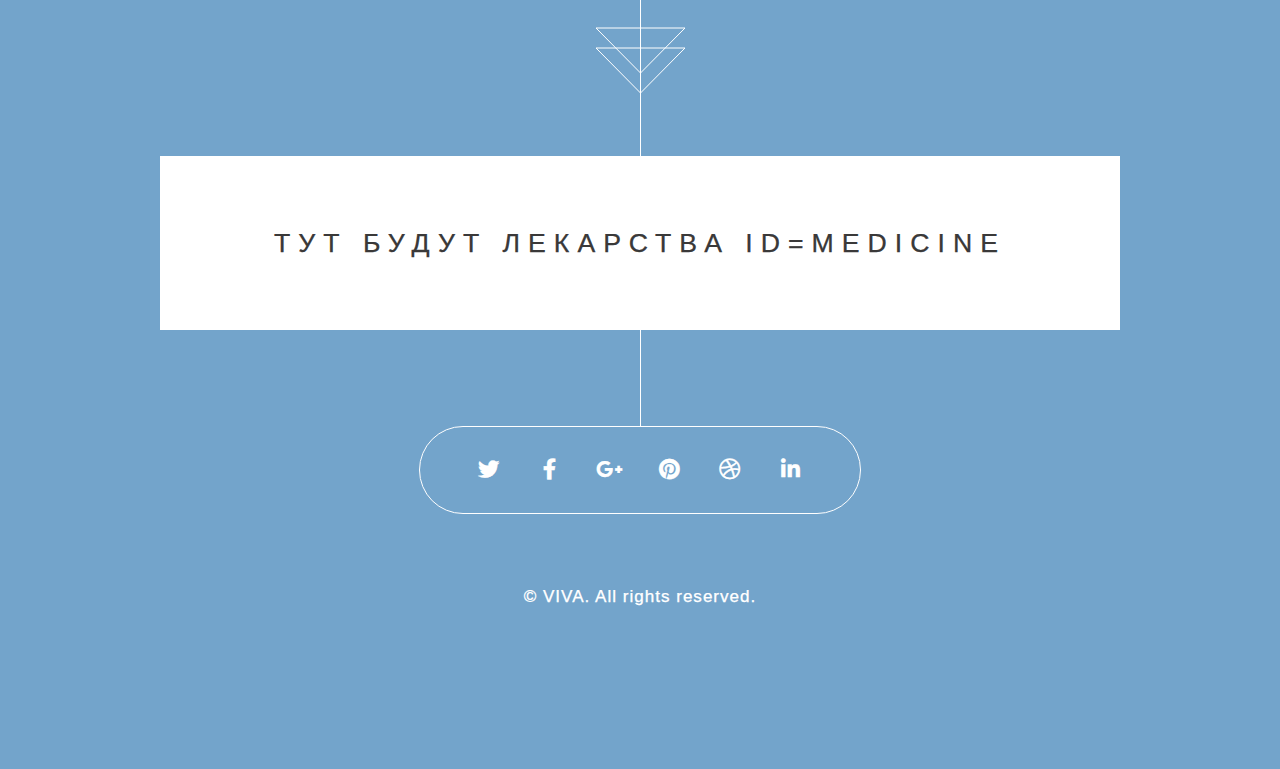
==== commit 115af024: "lc" ====
--- a/front/index.html
+++ b/front/index.html
@@ -146,31 +146,10 @@
     </div>
 </section>
 
-<div class="chat-panel">
-    <a class="handle" href="http://jemand.ru">Content</a> <!-- Ссылка для пользователей с отключенным JavaScript -->
-    <h3><span lang="ru">Заголовок</span></h3><br>
-    <span lang="ru">Любое содержание здесь!</span>
-</div>
-
 <!-- Scripts -->
 <script src="assets/js/jquery.min.js"></script>
 <script src="assets/js/jquery.scrolly.min.js"></script>
 <script src="assets/js/jquery.poptrox.min.js"></script>
-<!--<script src="assets/js/another.jquery.js"></script>-->
-<!--<script type="text/javascript">$(function () {-->
-<!--    $('.panel').tabSlideOut({-->
-<!--        tabHandle: '.handle',						//Класс кнопки-->
-<!--        pathToTabImage: 'button.gif',				//Путь к изображению кнопки-->
-<!--        imageHeight: '122px',						//Высота кнопки-->
-<!--        imageWidth: '40px',						//Ширина кнопки-->
-<!--        tabLocation: 'right',						//Расположение панели top - выдвигается сверху, right - выдвигается справа, bottom - выдвигается снизу, left - выдвигается слева-->
-<!--        speed: 300,								//Скорость анимации-->
-<!--        action: 'hover',								//Метод показа click - выдвигается по клику на кнопку, hover - выдвигается при наведении курсора-->
-<!--        topPos: '200px',							//Отступ сверху-->
-<!--        fixedPosition: false						//Позиционирование блока false - position: absolute, true - position: fixed-->
-<!--    });-->
-<!--});-->
-<!--</script>-->
 <script src="assets/js/browser.min.js"></script>
 <script src="assets/js/breakpoints.min.js"></script>
 <script src="assets/js/util.js"></script>
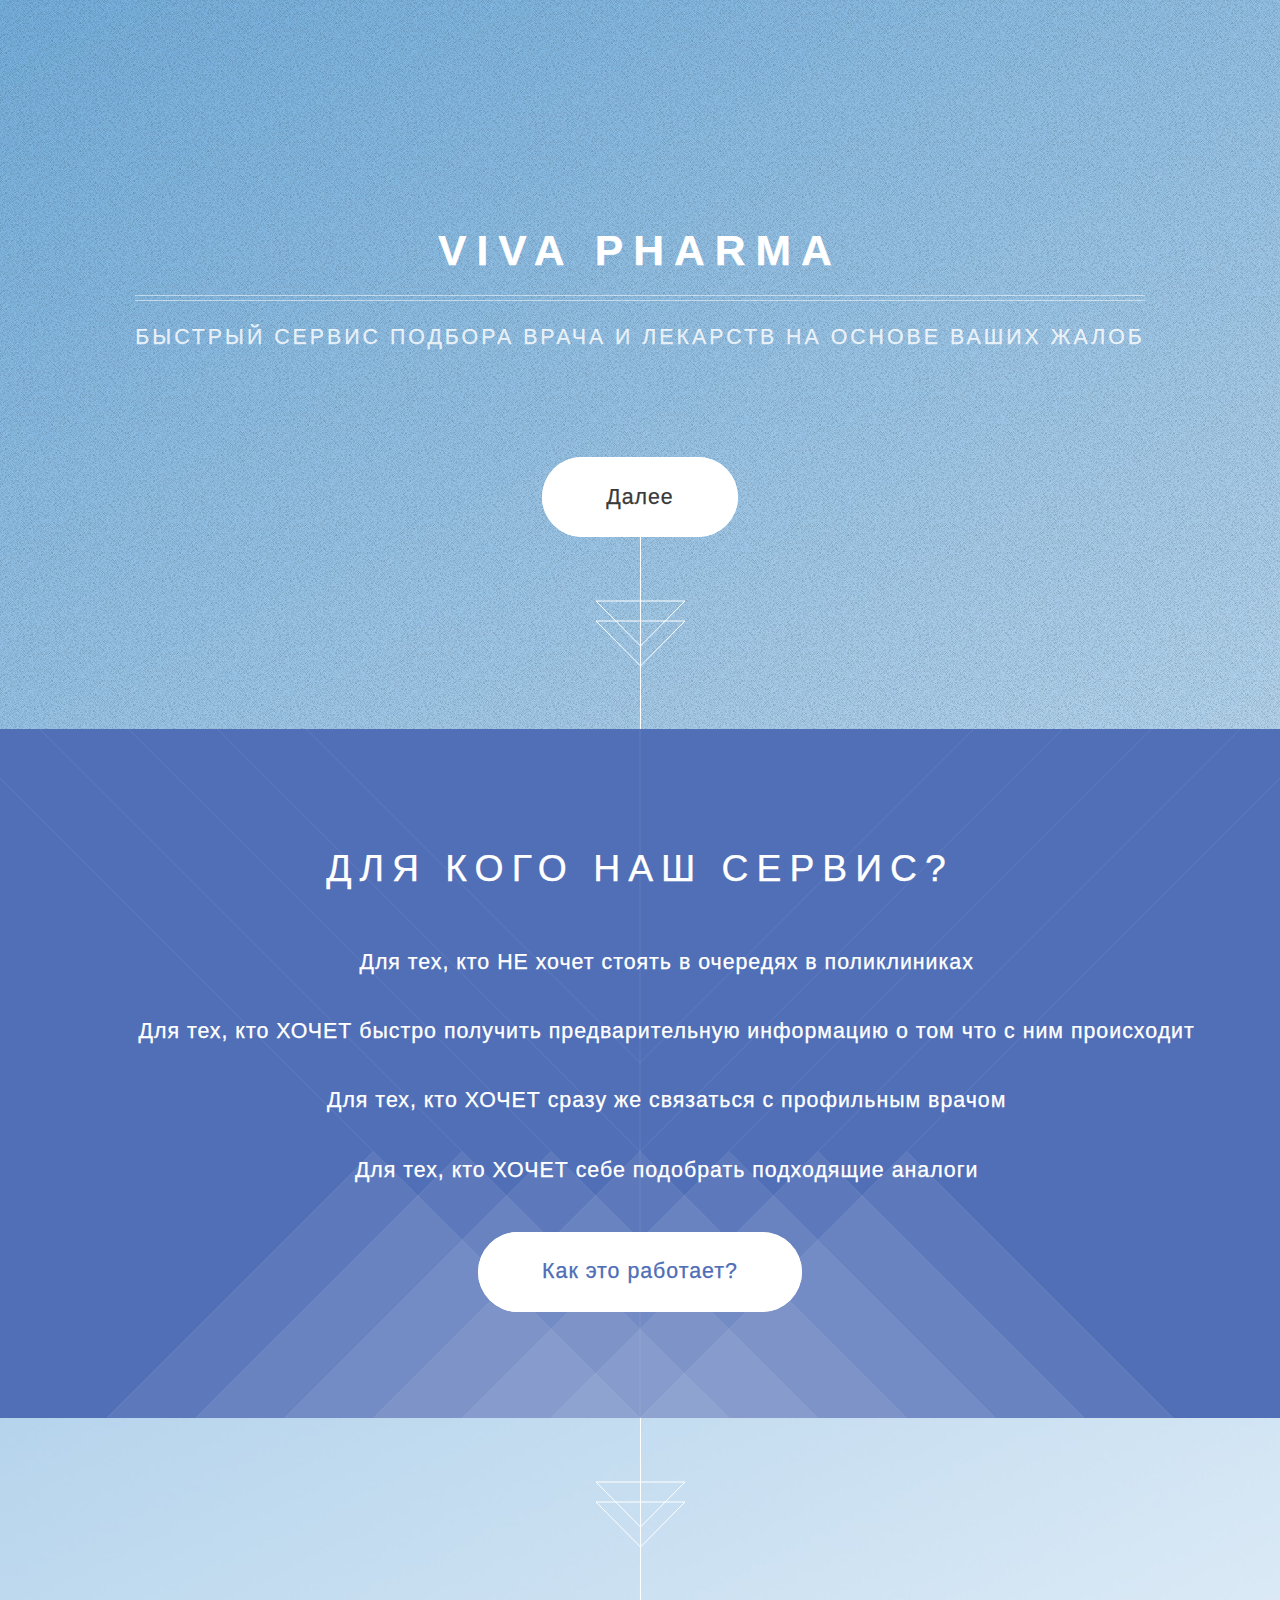
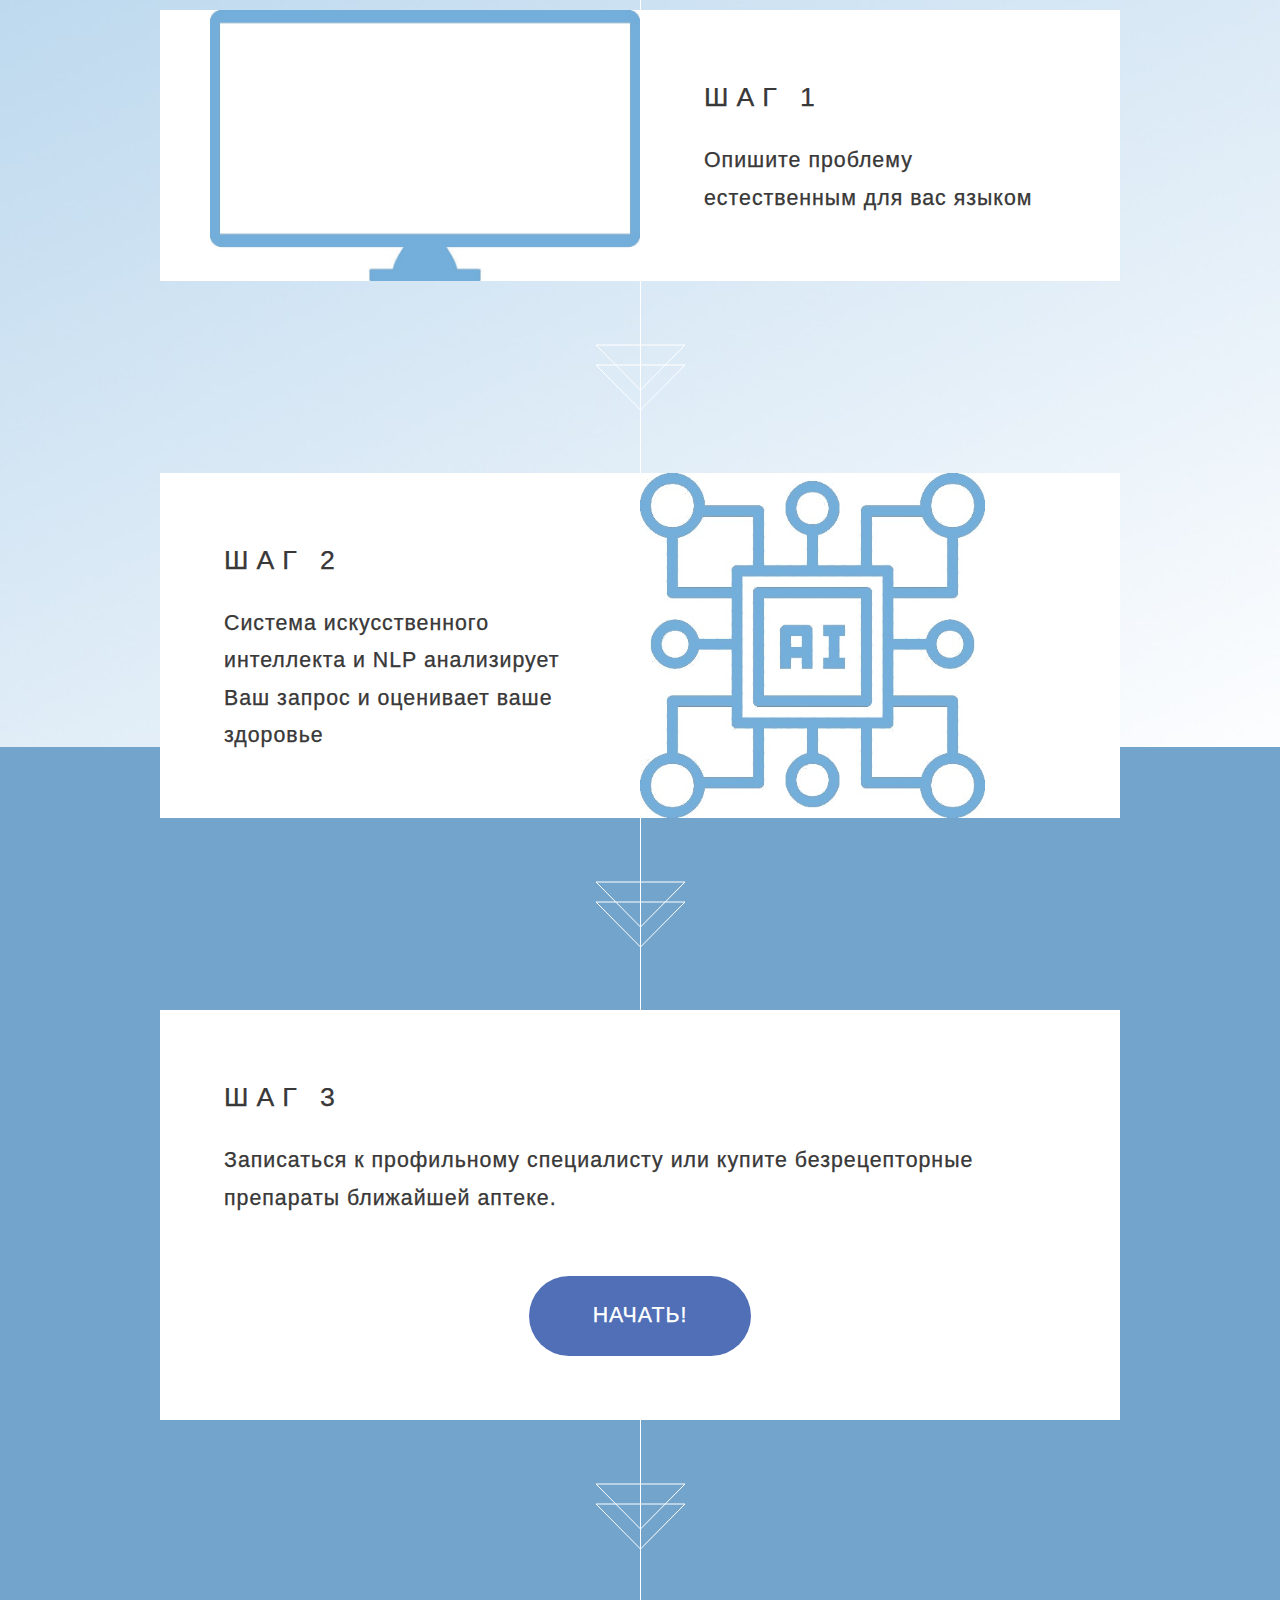
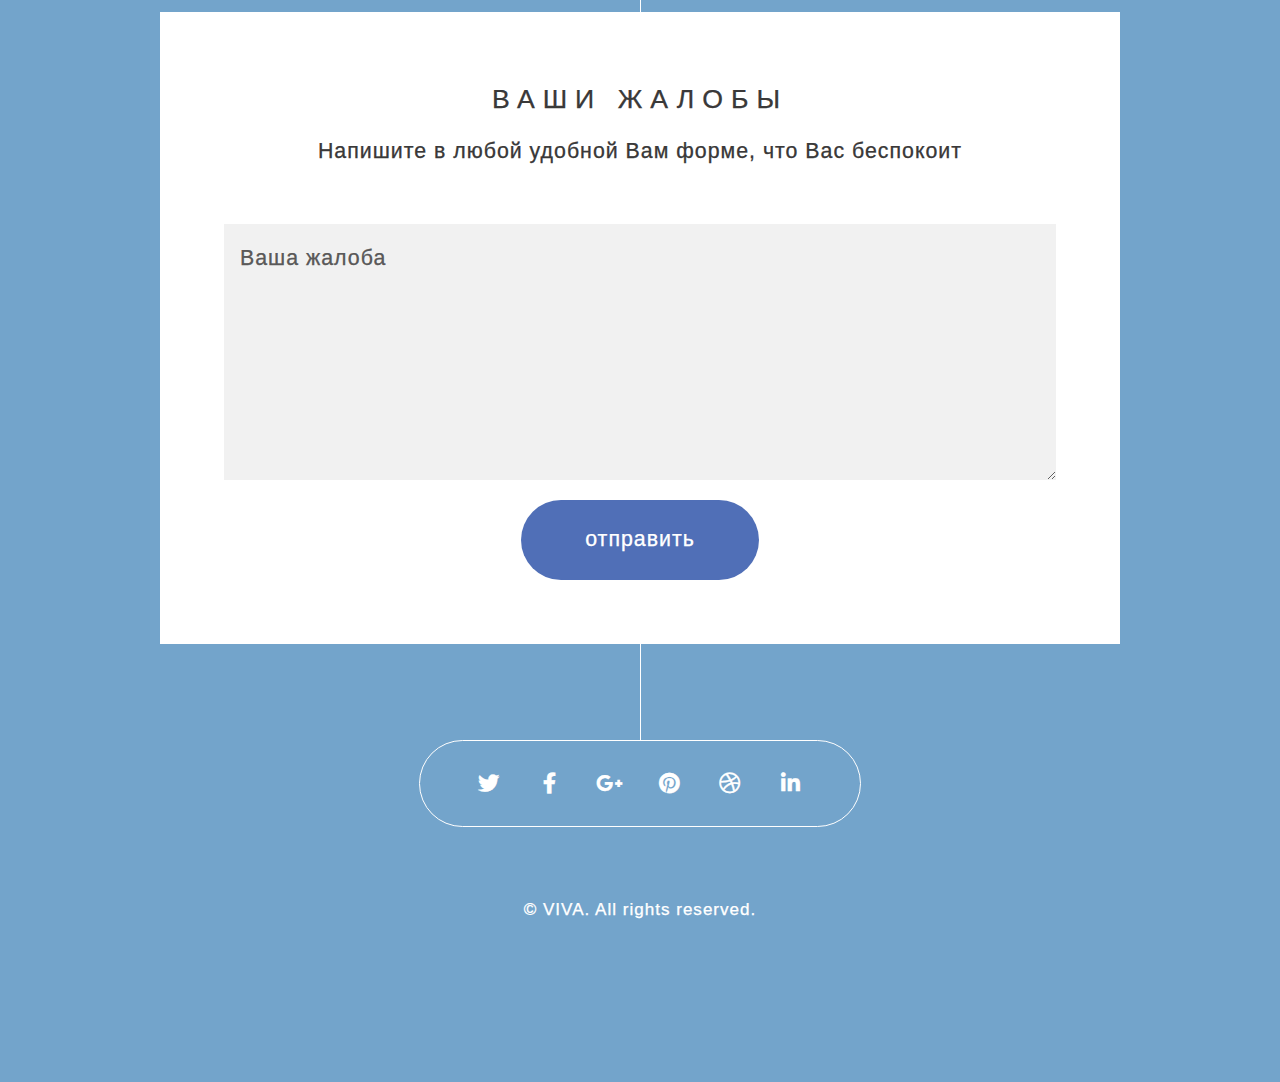
==== commit d85add7f: "k" ====
--- a/front/index.html
+++ b/front/index.html
@@ -50,8 +50,7 @@
         <header>
             <h2> ШАГ 1 </h2>
         </header>
-        <p> Сперва Вы описываете Ваше состояние в текстовом формате.
-            А затем Вы просто отправляете свою жалобу на наш сервис </p>
+        <p> Опишите проблему естественным для вас языком </p>
     </div>
 </section>
 
@@ -64,8 +63,7 @@
         <header>
             <h2> ШАГ 2 </h2>
         </header>
-        <p> Алгаритм методом NLP и машинного обучения, сперва анализирует Ваш текст, а потом составляет оценку Вашего
-            текущего состояния. </p>
+        <p> Система искусственного интеллекта и NLP анализирует Ваш запрос и оценивает ваше здоровье </p>
     </div>
 </section>
 
@@ -75,8 +73,8 @@
         <header>
             <h2> ШАГ 3 </h2>
         </header>
-        <p> На основе полученных данных сервис предлагает записаться к профильному специалисту и предлагает Вам купить
-            безрецепторные препараты, которые способны снизить симптомы в ближайшей аптеке. </p>
+        <p> Записаться к профильному специалисту или купите
+            безрецепторные препараты ближайшей аптеке. </p>
         <br>
     </div>
 
@@ -111,23 +109,23 @@
 </section>
 
 
-<section class="container box style3" id="diagnosis">
+<div class="container box style3" id="diagnosis" hidden>
     <header>
         <h2> Тут будет диагноз id=diagnosis </h2>
     </header>
-</section>
+</div>
 
-<section class="container box style3" id="chatroom">
+<div class="container box style3" id="chatroom" hidden>
     <header>
         <h2> Тут будет чат id=chatroom </h2>
     </header>
-</section>
+</div>
 
-<section class="container box style3" id="medicine">
+<div class="container box style3" id="medicine" hidden>
     <header>
         <h2> Тут будут лекарства id=medicine </h2>
     </header>
-</section>
+</div>
 
 
 <section id="footer">
